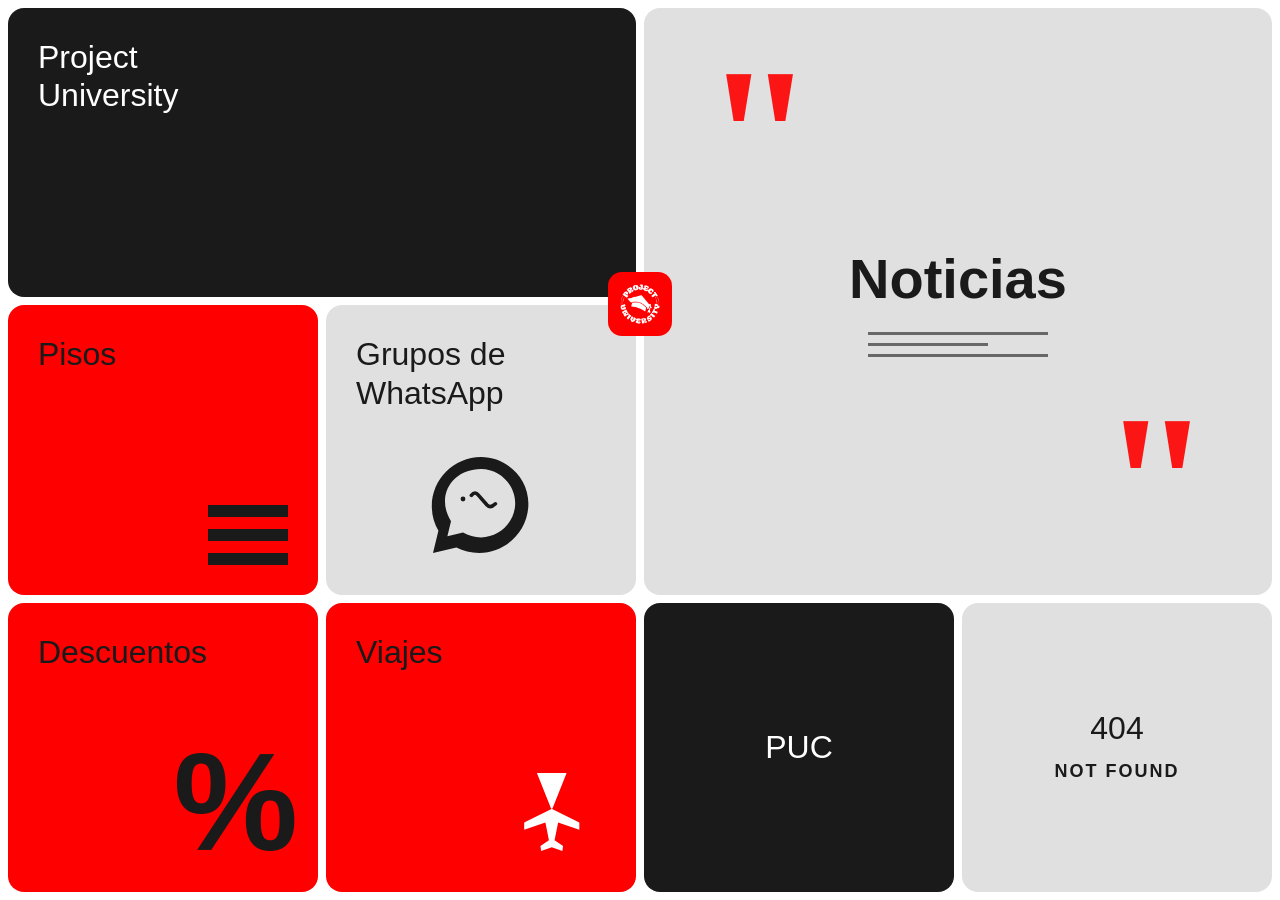
==== index.html @ 71bf40f8 "Update" ====
<!DOCTYPE html>
<html lang="es">
<head>
    <meta charset="UTF-8">
    <meta name="viewport" content="width=device-width, initial-scale=1.0">
    <title>Jeffrey - Portal Universitario</title>
    <link rel="stylesheet" href="styles.css">
</head>
<body>
    <div class="grid-container">
        <!-- Fila 1: dos secciones grandes -->
        <div class="grid-item black-box project-university" data-section="project-university">
            <h2>Project<br>University</h2>
        </div>

        <div class="grid-item gray-box noticias" data-section="noticias">
            <div class="noticias-content">
                <div class="quote-marks">
                    <span class="quote-left">"</span>
                    <span class="quote-right">"</span>
                </div>
                <h2>Noticias</h2>
                <div class="news-lines">
                    <div class="news-line"></div>
                    <div class="news-line short"></div>
                    <div class="news-line"></div>
                </div>
            </div>
        </div>

        <!-- Fila 2: cuatro secciones pequeñas -->
        <div class="grid-item red-box pisos" data-section="pisos">
            <h2>Pisos</h2>
            <div class="icon-pisos">
                <div class="line"></div>
                <div class="line"></div>
                <div class="line"></div>
            </div>
        </div>

        <div class="grid-item gray-box whatsapp" data-section="whatsapp">
            <h2>Grupos de<br>WhatsApp</h2>
            <svg class="icon-whatsapp" viewBox="0 0 100 100" xmlns="http://www.w3.org/2000/svg">
                <path d="M50 10 C 27.5 10 9 28.5 9 51 C 9 58.5 11 65.5 14.5 71.5 L 10 90 L 29.5 85.5 C 35 88.5 41.5 90 48.5 90 C 71 90 89.5 71.5 89.5 49 C 89.5 27 71 10 50 10 Z M 50 20 C 65.5 20 78.5 33 78.5 48.5 C 78.5 64 65.5 77 50 77 C 44.5 77 39.5 75.5 35 73 L 22 76 L 25 63.5 C 22 58.5 20 53 20 47 C 20 31.5 33 20 50 20 Z" fill="currentColor"/>
                <circle cx="35" cy="45" r="2" fill="currentColor"/>
                <path d="M 42 42 Q 45 38 48 42 L 55 50 Q 58 53 62 49" stroke="currentColor" stroke-width="3" fill="none" stroke-linecap="round"/>
            </svg>
        </div>

        <div class="grid-item red-box descuentos" data-section="descuentos">
            <h2>Descuentos</h2>
            <div class="percent-icon">%</div>
        </div>

        <div class="grid-item red-box viajes" data-section="viajes">
            <h2>Viajes</h2>
            <svg class="icon-plane" viewBox="0 0 100 100" xmlns="http://www.w3.org/2000/svg">
                <path d="M 85 30 L 50 45 L 20 35 L 15 40 L 35 50 L 25 65 L 15 63 L 12 67 L 22 72 L 27 82 L 31 79 L 29 69 L 44 59 L 54 79 L 59 74 L 49 44 L 64 9 Z" fill="white"/>
            </svg>
        </div>

        <!-- Fila 3: dos secciones grandes -->
        <div class="grid-item black-box puc" data-section="puc">
            <h2 class="puc-text">PUC</h2>
        </div>

        <div class="grid-item gray-box not-found" data-section="404">
            <h2 class="not-found-text">404<br><span>NOT FOUND</span></h2>
        </div>
    </div>

    <div class="logo-badge">
        <img src="logo.PNG" alt="Logo">
    </div>

    <script src="script.js"></script>
</body>
</html>
---- styles.css ----
* {
    margin: 0;
    padding: 0;
    box-sizing: border-box;
}

body {
    font-family: -apple-system, BlinkMacSystemFont, 'Segoe UI', Roboto, 'Helvetica Neue', Arial, sans-serif;
    background-color: #ffffff;
    padding: 0;
    margin: 0;
    min-height: 100vh;
    display: flex;
    justify-content: center;
    align-items: center;
}

.grid-container {
    display: grid;
    grid-template-columns: 1fr 1fr 1fr 1fr;
    grid-template-rows: 1fr 1fr 1fr;
    gap: 8px;
    width: 100%;
    height: 100vh;
    padding: 8px;
}

.grid-item {
    padding: 30px;
    display: flex;
    flex-direction: column;
    justify-content: flex-start;
    align-items: flex-start;
    position: relative;
    overflow: hidden;
    cursor: pointer;
    transition: transform 0.3s ease, box-shadow 0.3s ease;
    border-radius: 16px;
}

.grid-item:hover {
    transform: scale(1.02);
}

.grid-item h2 {
    font-size: 32px;
    font-weight: 500;
    z-index: 1;
    line-height: 1.2;
}

/* Colores de las cajas */
.black-box {
    background-color: #1a1a1a;
    color: #ffffff;
}

.red-box {
    background-color: #ff0000;
    color: #1a1a1a;
}

.gray-box {
    background-color: #e0e0e0;
    color: #1a1a1a;
}

/* Layout del grid
   Col:  1       2       3       4
   Row1: [  project-university  ] [   noticias (tall)   ]
   Row2: [pisos] [whatsapp]        [descuentos] [viajes]
   Row3: [ puc ] [     not-found             ]
*/

.project-university {
    grid-column: 1 / 3;
    grid-row: 1 / 2;
}

.noticias {
    grid-column: 3 / 5;
    grid-row: 1 / 3;
    justify-content: center;
    align-items: center;
}

.pisos {
    grid-column: 1 / 2;
    grid-row: 2 / 3;
}

.whatsapp {
    grid-column: 2 / 3;
    grid-row: 2 / 3;
}

.descuentos {
    grid-column: 1 / 2;
    grid-row: 3 / 4;
}

.viajes {
    grid-column: 2 / 3;
    grid-row: 3 / 4;
}

.puc {
    grid-column: 3 / 4;
    grid-row: 3 / 4;
    justify-content: center;
    align-items: center;
}

.not-found {
    grid-column: 4 / 5;
    grid-row: 3 / 4;
    justify-content: center;
    align-items: center;
}

/* Iconos y elementos específicos */
.icon-pisos {
    position: absolute;
    bottom: 30px;
    right: 30px;
    display: flex;
    flex-direction: column;
    gap: 12px;
}

.icon-pisos .line {
    width: 80px;
    height: 12px;
    background-color: #1a1a1a;
}

.icon-whatsapp {
    position: absolute;
    bottom: 30px;
    left: 50%;
    transform: translateX(-50%);
    width: 120px;
    height: 120px;
    color: #1a1a1a;
}

.noticias {
    position: relative;
}

.noticias-content {
    width: 100%;
    height: 100%;
    display: flex;
    flex-direction: column;
    justify-content: center;
    align-items: center;
    position: relative;
}

.quote-marks {
    position: absolute;
    width: 100%;
    height: 100%;
    top: 0;
    left: 0;
}

.quote-left {
    position: absolute;
    top: 20px;
    left: 30px;
    font-size: 200px;
    color: #ff0000;
    font-weight: bold;
    line-height: 0.8;
    font-family: Georgia, serif;
    opacity: 0.9;
}

.quote-right {
    position: absolute;
    bottom: 0px;
    right: 30px;
    font-size: 200px;
    color: #ff0000;
    font-weight: bold;
    line-height: 0.8;
    font-family: Georgia, serif;
    opacity: 0.9;
}

.noticias h2 {
    font-size: 56px;
    font-weight: 600;
    z-index: 2;
    margin-bottom: 20px;
}

.news-lines {
    display: flex;
    flex-direction: column;
    gap: 8px;
    z-index: 2;
    opacity: 0.6;
}

.news-line {
    height: 3px;
    background-color: #1a1a1a;
    width: 180px;
}

.news-line.short {
    width: 120px;
}

.puc-text {
    font-size: 120px;
    font-weight: 600;
}

.percent-icon {
    position: absolute;
    bottom: 20px;
    right: 20px;
    font-size: 140px;
    font-weight: bold;
    color: #1a1a1a;
    line-height: 1;
}

.icon-plane {
    position: absolute;
    bottom: 30px;
    right: 30px;
    width: 100px;
    height: 100px;
    transform: rotate(-45deg);
}

.not-found-text {
    font-size: 60px;
    font-weight: 700;
    line-height: 1;
    text-align: center;
}

.not-found-text span {
    font-size: 18px;
    font-weight: 600;
    letter-spacing: 2px;
}

/* Logo badge — posicionado en el cruce real de gaps:
   col 2/3 = left 50%, row 1/2 = top 33.3% */
.logo-badge {
    position: fixed;
    top: calc(33.333% + 4px);
    left: 50%;
    transform: translate(-50%, -50%);
    width: 64px;
    height: 64px;
    background-color: #ff0000;
    border-radius: 14px;
    display: flex;
    justify-content: center;
    align-items: center;
    z-index: 10;
    pointer-events: none;
}

.logo-badge img {
    width: 42px;
    height: 42px;
    object-fit: contain;
    filter: brightness(0) invert(1);
}

/* Responsive - Mobile */
@media (max-width: 768px) {
    .logo-badge {
        display: none;
    }

    body {
        padding: 0;
    }

    .grid-container {
        grid-template-columns: repeat(2, 1fr);
        grid-template-rows: auto;
        height: auto;
        min-height: 100vh;
        gap: 4px;
        padding: 4px;
    }

    .grid-item {
        padding: 20px;
        min-height: 0;
    }

    .grid-item h2 {
        font-size: 20px;
    }

    .project-university {
        grid-column: 1 / 3;
        grid-row: 1 / 2;
        min-height: 18vh;
    }

    .noticias {
        grid-column: 1 / 3;
        grid-row: 2 / 3;
        min-height: 25vh;
    }

    .pisos {
        grid-column: 1 / 2;
        grid-row: 3 / 4;
        min-height: 15vh;
    }

    .whatsapp {
        grid-column: 2 / 3;
        grid-row: 3 / 4;
        min-height: 15vh;
    }

    .descuentos {
        grid-column: 1 / 2;
        grid-row: 4 / 5;
        min-height: 15vh;
    }

    .viajes {
        grid-column: 2 / 3;
        grid-row: 4 / 5;
        min-height: 15vh;
    }

    .puc {
        grid-column: 1 / 2;
        grid-row: 5 / 6;
        min-height: 18vh;
    }

    .not-found {
        grid-column: 2 / 3;
        grid-row: 5 / 6;
        min-height: 18vh;
    }

    .icon-pisos {
        bottom: 15px;
        right: 15px;
    }

    .icon-pisos .line {
        width: 50px;
        height: 8px;
    }

    .icon-whatsapp {
        width: 60px;
        height: 60px;
        bottom: 15px;
    }

    .quote-left {
        font-size: 120px;
        top: 10px;
        left: 15px;
    }

    .quote-right {
        font-size: 120px;
        bottom: -10px;
        right: 15px;
    }

    .noticias h2 {
        font-size: 32px;
        margin-bottom: 12px;
    }

    .news-lines {
        gap: 6px;
    }

    .news-line {
        height: 2px;
        width: 100px;
    }

    .news-line.short {
        width: 60px;
    }

    .puc-text {
        font-size: 60px;
    }

    .percent-icon {
        font-size: 80px;
        bottom: 10px;
        right: 10px;
    }

    .icon-plane {
        width: 60px;
        height: 60px;
        bottom: 15px;
        right: 15px;
    }

    .not-found-text {
        font-size: 40px;
    }

    .not-found-text span {
        font-size: 12px;
    }
}

/* Animaciones */
@keyframes fadeIn {
    from {
        opacity: 0;
        transform: scale(0.95);
    }
    to {
        opacity: 1;
        transform: scale(1);
    }
}

.grid-item {
    animation: fadeIn 0.4s ease forwards;
}

.grid-item:nth-child(1) { animation-delay: 0.05s; }
.grid-item:nth-child(2) { animation-delay: 0.1s; }
.grid-item:nth-child(3) { animation-delay: 0.15s; }
.grid-item:nth-child(4) { animation-delay: 0.2s; }
.grid-item:nth-child(5) { animation-delay: 0.25s; }
.grid-item:nth-child(6) { animation-delay: 0.3s; }
.grid-item:nth-child(7) { animation-delay: 0.35s; }
.grid-item:nth-child(8) { animation-delay: 0.4s; }
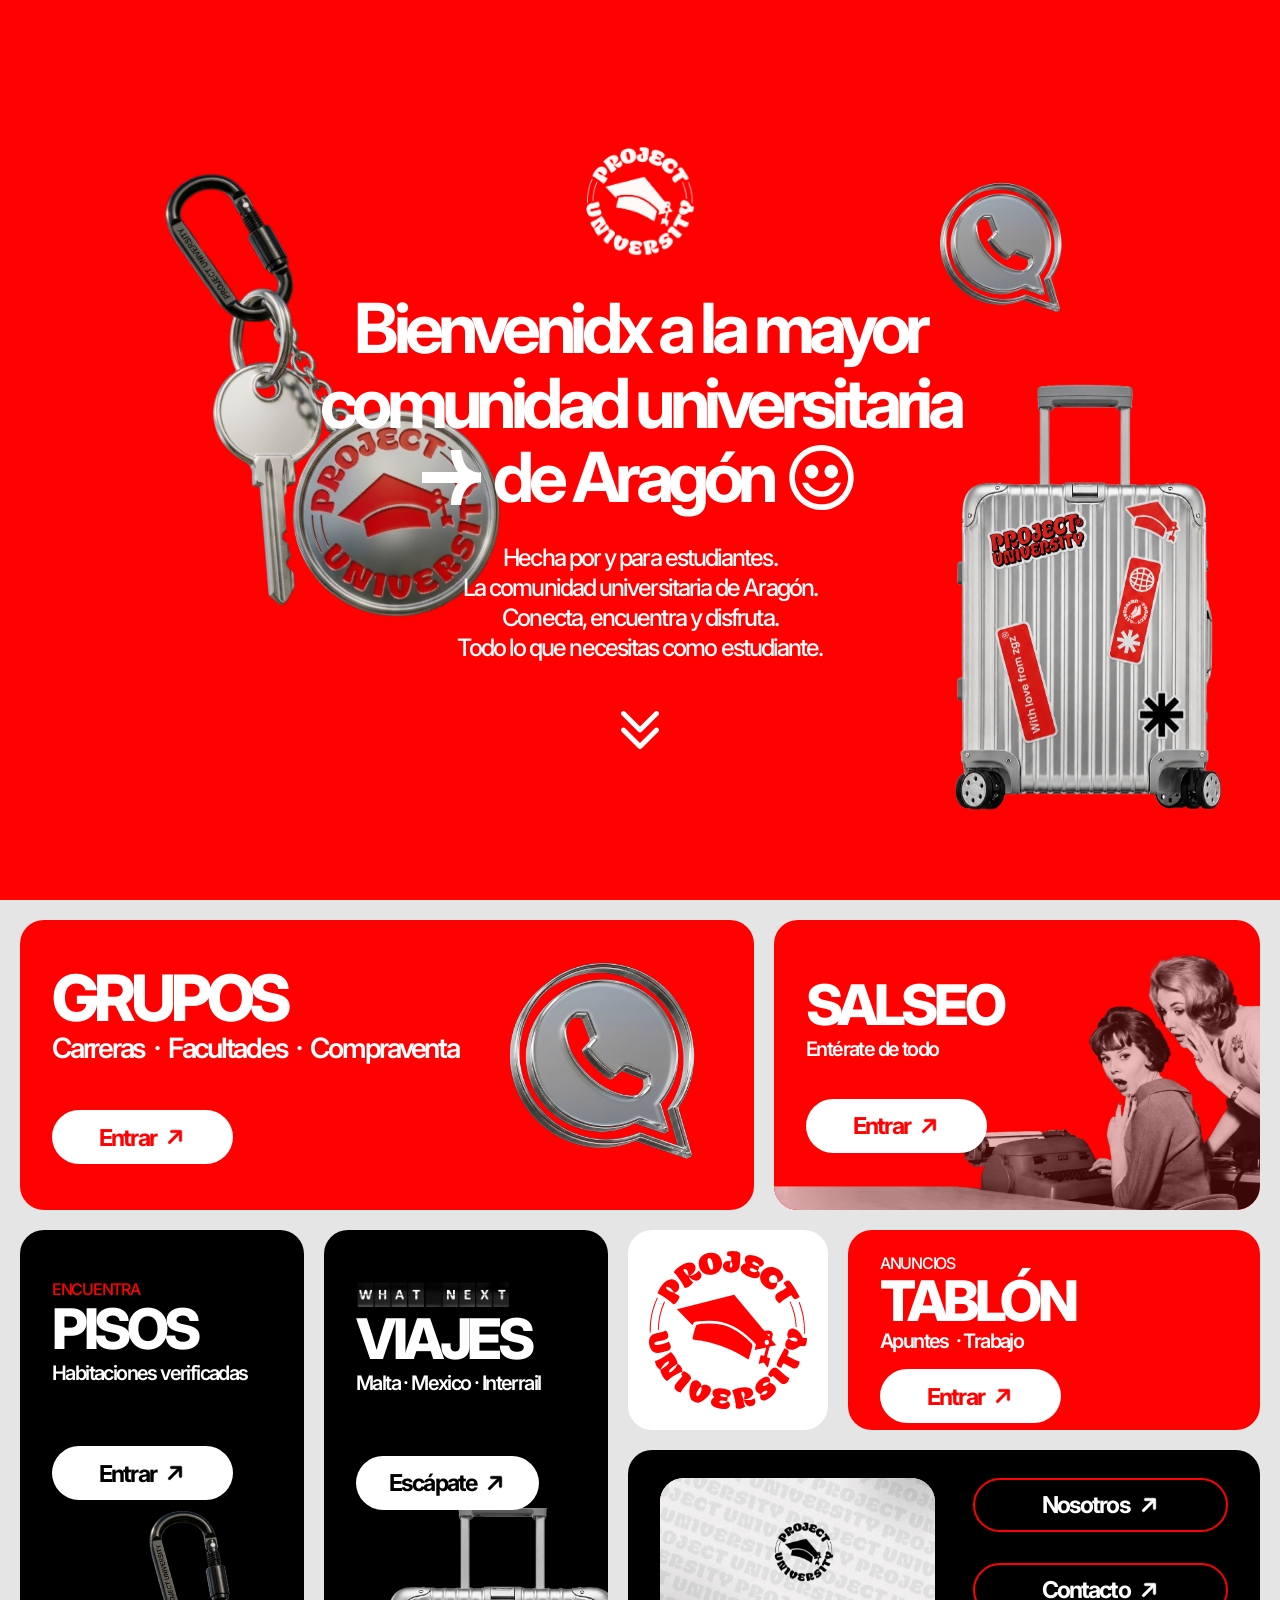
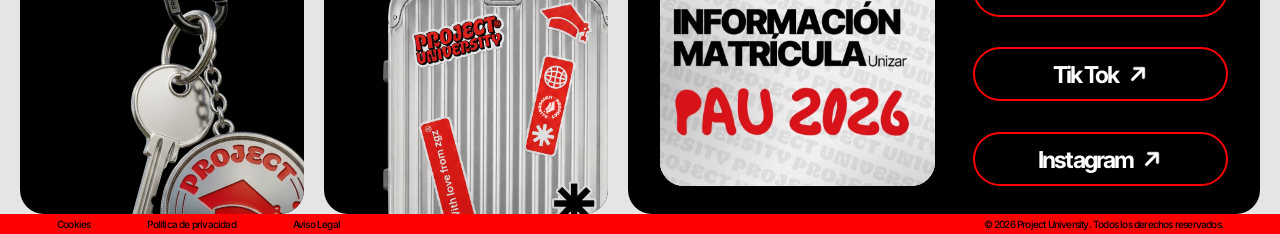
==== commit 76e0e110: "Update" ====
--- a/index.html
+++ b/index.html
@@ -3,75 +3,153 @@
 <head>
     <meta charset="UTF-8">
     <meta name="viewport" content="width=device-width, initial-scale=1.0">
-    <title>Jeffrey - Portal Universitario</title>
+    <title>Project University</title>
+    <link rel="preconnect" href="https://fonts.googleapis.com">
+    <link rel="preconnect" href="https://fonts.gstatic.com" crossorigin>
+    <link href="https://fonts.googleapis.com/css2?family=Inter:wght@500;600;700;800&display=swap" rel="stylesheet">
     <link rel="stylesheet" href="styles.css">
 </head>
 <body>
-    <div class="grid-container">
-        <!-- Fila 1: dos secciones grandes -->
-        <div class="grid-item black-box project-university" data-section="project-university">
-            <h2>Project<br>University</h2>
-        </div>
+    <main class="page">
+        <header class="hero">
+            <img class="hero-logo" src="assets/logo-white.png" alt="Project University" width="116" height="116">
 
-        <div class="grid-item gray-box noticias" data-section="noticias">
-            <div class="noticias-content">
-                <div class="quote-marks">
-                    <span class="quote-left">"</span>
-                    <span class="quote-right">"</span>
-                </div>
-                <h2>Noticias</h2>
-                <div class="news-lines">
-                    <div class="news-line"></div>
-                    <div class="news-line short"></div>
-                    <div class="news-line"></div>
+            <h1 class="hero-title">
+                Bienvenidx a la <br class="br-narrow">mayor <br class="br-wide">comunidad universitaria
+                <span class="hero-last">
+                    <img class="hero-flecha" src="assets/hero-flecha.svg" alt="" width="67" height="62">
+                    de Aragón
+                    <img class="hero-smiley" src="assets/hero-smiley.svg" alt="" width="83" height="73">
+                </span>
+            </h1>
+
+            <p class="hero-lead">
+                Hecha por y para estudiantes.<br>
+                La comunidad universitaria de Aragón.<br>
+                Conecta, encuentra y disfruta.<br>
+                Todo lo que necesitas como estudiante.
+            </p>
+
+            <a class="hero-scroll" href="#bento" aria-label="Ir al contenido">
+                <img src="assets/hero-chevron.svg" alt="" width="38" height="38">
+            </a>
+
+            <img class="hero-deco hero-keys" src="assets/hero-keys.png" alt="">
+            <img class="hero-deco hero-wa" src="assets/hero-whatsapp.png" alt="">
+            <img class="hero-deco hero-bag" src="assets/maleta.png" alt="">
+        </header>
+
+        <div class="bento" id="bento">
+            <div class="fila-01">
+                <article class="card card-grupos" data-section="grupos">
+                    <div class="card-copy">
+                        <h2>GRUPOS</h2>
+                        <p class="subtitle">Carreras&nbsp;&nbsp;·&nbsp;&nbsp;Facultades&nbsp;&nbsp;·&nbsp;&nbsp;Compraventa</p>
+                        <a class="btn btn-on-red" href="#grupos">
+                            Entrar
+                            <img src="assets/arrow-red.svg" alt="" width="22" height="22">
+                        </a>
+                    </div>
+                    <img class="art art-whatsapp" src="assets/whatsapp.png" alt="">
+                </article>
+
+                <article class="card card-salseo" data-section="salseo">
+                    <div class="card-copy">
+                        <h2>SALSEO</h2>
+                        <p class="subtitle">Entérate de todo</p>
+                        <a class="btn btn-on-red" href="#salseo">
+                            Entrar
+                            <img src="assets/arrow-red.svg" alt="" width="22" height="22">
+                        </a>
+                    </div>
+                </article>
+            </div>
+
+            <div class="fila-02">
+                <article class="card card-pisos" data-section="pisos">
+                    <div class="card-copy">
+                        <p class="eyebrow">ENCUENTRA</p>
+                        <h2>PISOS</h2>
+                        <p class="subtitle">Habitaciones verificadas</p>
+                        <a class="btn btn-on-black" href="#pisos">
+                            Entrar
+                            <img src="assets/arrow-black.svg" alt="" width="22" height="22">
+                        </a>
+                    </div>
+                    <img class="art art-llaves" src="assets/llaves.png" alt="">
+                </article>
+
+                <article class="card card-viajes" data-section="viajes">
+                    <div class="card-copy">
+                        <div class="what-next" aria-hidden="true">
+                            <img src="assets/what-next.png" alt="">
+                        </div>
+                        <h2>VIAJES</h2>
+                        <p class="subtitle">Malta · Mexico · Interrail</p>
+                        <a class="btn btn-on-black" href="#viajes">
+                            Escápate
+                            <img src="assets/arrow-black.svg" alt="" width="22" height="22">
+                        </a>
+                    </div>
+                    <img class="art art-maleta" src="assets/maleta.png" alt="">
+                </article>
+
+                <div class="col-derecha">
+                    <div class="superior">
+                        <article class="card card-logo" data-section="home" aria-label="Project University">
+                            <img src="assets/logo-project.svg" alt="Project University">
+                        </article>
+
+                        <article class="card card-tablon" data-section="tablon">
+                            <div class="card-copy">
+                                <p class="eyebrow">ANUNCIOS</p>
+                                <h2>TABLÓN</h2>
+                                <p class="subtitle">Apuntes&nbsp;&nbsp;·&nbsp;Trabajo</p>
+                            </div>
+                            <a class="btn btn-on-red" href="#tablon">
+                                Entrar
+                                <img src="assets/arrow-red.svg" alt="" width="22" height="22">
+                            </a>
+                            <img class="art art-notas" src="assets/tablon-notas.png" alt="">
+                        </article>
+                    </div>
+
+                    <article class="card card-multi" data-section="multifuncion">
+                        <div class="multi-poster">
+                            <img src="assets/matricula.png" alt="Información matrícula Unizar PAU 2026">
+                        </div>
+                        <div class="multi-actions">
+                            <a class="btn btn-outline" href="#nosotros">
+                                Nosotros
+                                <img src="assets/arrow-white.svg" alt="" width="22" height="22">
+                            </a>
+                            <a class="btn btn-outline" href="#contacto">
+                                Contacto
+                                <img src="assets/arrow-white.svg" alt="" width="22" height="22">
+                            </a>
+                            <a class="btn btn-outline" href="#tiktok">
+                                Tik Tok
+                                <img src="assets/arrow-white.svg" alt="" width="22" height="22">
+                            </a>
+                            <a class="btn btn-outline" href="#instagram">
+                                Instagram
+                                <img src="assets/arrow-white.svg" alt="" width="22" height="22">
+                            </a>
+                        </div>
+                    </article>
                 </div>
             </div>
         </div>
 
-        <!-- Fila 2: cuatro secciones pequeñas -->
-        <div class="grid-item red-box pisos" data-section="pisos">
-            <h2>Pisos</h2>
-            <div class="icon-pisos">
-                <div class="line"></div>
-                <div class="line"></div>
-                <div class="line"></div>
-            </div>
-        </div>
-
-        <div class="grid-item gray-box whatsapp" data-section="whatsapp">
-            <h2>Grupos de<br>WhatsApp</h2>
-            <svg class="icon-whatsapp" viewBox="0 0 100 100" xmlns="http://www.w3.org/2000/svg">
-                <path d="M50 10 C 27.5 10 9 28.5 9 51 C 9 58.5 11 65.5 14.5 71.5 L 10 90 L 29.5 85.5 C 35 88.5 41.5 90 48.5 90 C 71 90 89.5 71.5 89.5 49 C 89.5 27 71 10 50 10 Z M 50 20 C 65.5 20 78.5 33 78.5 48.5 C 78.5 64 65.5 77 50 77 C 44.5 77 39.5 75.5 35 73 L 22 76 L 25 63.5 C 22 58.5 20 53 20 47 C 20 31.5 33 20 50 20 Z" fill="currentColor"/>
-                <circle cx="35" cy="45" r="2" fill="currentColor"/>
-                <path d="M 42 42 Q 45 38 48 42 L 55 50 Q 58 53 62 49" stroke="currentColor" stroke-width="3" fill="none" stroke-linecap="round"/>
-            </svg>
-        </div>
-
-        <div class="grid-item red-box descuentos" data-section="descuentos">
-            <h2>Descuentos</h2>
-            <div class="percent-icon">%</div>
-        </div>
-
-        <div class="grid-item red-box viajes" data-section="viajes">
-            <h2>Viajes</h2>
-            <svg class="icon-plane" viewBox="0 0 100 100" xmlns="http://www.w3.org/2000/svg">
-                <path d="M 85 30 L 50 45 L 20 35 L 15 40 L 35 50 L 25 65 L 15 63 L 12 67 L 22 72 L 27 82 L 31 79 L 29 69 L 44 59 L 54 79 L 59 74 L 49 44 L 64 9 Z" fill="white"/>
-            </svg>
-        </div>
-
-        <!-- Fila 3: dos secciones grandes -->
-        <div class="grid-item black-box puc" data-section="puc">
-            <h2 class="puc-text">PUC</h2>
-        </div>
-
-        <div class="grid-item gray-box not-found" data-section="404">
-            <h2 class="not-found-text">404<br><span>NOT FOUND</span></h2>
-        </div>
-    </div>
-
-    <div class="logo-badge">
-        <img src="logo.PNG" alt="Logo">
-    </div>
+        <footer class="site-footer">
+            <nav class="footer-links">
+                <a href="#cookies">Cookies</a>
+                <a href="#privacidad">Política de privacidad</a>
+                <a href="#aviso-legal">Aviso Legal</a>
+            </nav>
+            <p>© 2026 Project University. Todos los derechos reservados.</p>
+        </footer>
+    </main>
 
     <script src="script.js"></script>
 </body>
--- a/styles.css
+++ b/styles.css
@@ -1,451 +1,1153 @@
+:root {
+    --red: #ff0100;
+    --black: #000000;
+    --white: #ffffff;
+    --bg: #e5e5e5;
+    --radius: 24px;
+    --gap: 20px;
+    --pad: 20px;
+    --font: "Inter", sans-serif;
+}
+
 * {
     margin: 0;
     padding: 0;
     box-sizing: border-box;
 }
 
+html {
+    scroll-behavior: smooth;
+}
+
+html,
 body {
-    font-family: -apple-system, BlinkMacSystemFont, 'Segoe UI', Roboto, 'Helvetica Neue', Arial, sans-serif;
-    background-color: #ffffff;
-    padding: 0;
-    margin: 0;
+    min-height: 100%;
+}
+
+body {
+    font-family: var(--font);
+    background: var(--bg);
+    color: var(--black);
+    -webkit-font-smoothing: antialiased;
+}
+
+img,
+svg,
+picture,
+video,
+canvas {
+    -webkit-user-drag: none;
+    user-select: none;
+    -webkit-user-select: none;
+    -webkit-touch-callout: none;
+}
+
+img {
+    display: block;
+    max-width: 100%;
+}
+
+a {
+    color: inherit;
+    text-decoration: none;
+}
+
+.page {
     min-height: 100vh;
-    display: flex;
+    min-height: 100dvh;
+    display: flex;
+    flex-direction: column;
+    background: var(--bg);
+}
+
+.hero {
+    position: relative;
+    min-height: 100vh;
+    min-height: 100dvh;
+    background: var(--red);
+    color: var(--white);
+    display: flex;
+    flex-direction: column;
+    align-items: center;
     justify-content: center;
+    text-align: center;
+    overflow: hidden;
+    padding: 48px 24px 56px;
+}
+
+.hero-logo {
+    width: 116px;
+    height: 116px;
+    object-fit: contain;
+    margin-bottom: 32px;
+    position: relative;
+    z-index: 2;
+}
+
+.hero-title {
+    position: relative;
+    z-index: 2;
+    width: 100%;
+    font-size: clamp(42px, 5.4vw, 78px);
+    font-weight: 700;
+    letter-spacing: -0.08em;
+    line-height: 1.078;
+    max-width: 1201px;
+}
+
+.br-narrow {
+    display: none;
+}
+
+.hero-last {
+    display: flex;
     align-items: center;
-}
-
-.grid-container {
-    display: grid;
-    grid-template-columns: 1fr 1fr 1fr 1fr;
-    grid-template-rows: 1fr 1fr 1fr;
-    gap: 8px;
+    justify-content: center;
+    gap: 0.18em;
+    white-space: nowrap;
+}
+
+.hero-flecha {
+    width: 0.86em;
+    height: 0.8em;
+    flex-shrink: 0;
+}
+
+.hero-smiley {
+    width: 1.06em;
+    height: 0.94em;
+    flex-shrink: 0;
+}
+
+.hero-lead {
+    position: relative;
+    z-index: 2;
+    margin-top: 28px;
+    font-size: 24px;
+    font-weight: 500;
+    letter-spacing: -0.08em;
+    line-height: 1.25;
+    max-width: 559px;
+}
+
+.hero-scroll {
+    position: relative;
+    z-index: 2;
+    margin-top: 48px;
+    width: 38px;
+    height: 38px;
+    animation: hero-bounce 1.8s ease-in-out infinite;
+}
+
+.hero-scroll img {
+    width: 38px;
+    height: 38px;
+}
+
+@keyframes hero-bounce {
+    0%,
+    100% { transform: translateY(0); }
+    50% { transform: translateY(8px); }
+}
+
+.hero-deco {
+    position: absolute;
+    pointer-events: none;
+    z-index: 1;
+    will-change: transform;
+}
+
+.hero-keys {
+    left: 2%;
+    top: 18%;
+    width: min(28vw, 380px);
+    transform-origin: 32% 10%;
+    transform: rotate(-31.3deg);
+    animation: hero-keys-move 2.8s ease-in-out infinite alternate;
+}
+
+.hero-wa {
+    right: 14%;
+    top: 16%;
+    width: min(16vw, 228px);
+    transform-origin: center center;
+    animation: hero-wa-move 2.4s ease-in-out 0.35s infinite alternate;
+}
+
+.hero-bag {
+    right: 4%;
+    top: 42%;
+    width: min(22vw, 320px);
+    object-fit: contain;
+    transform-origin: 50% 80%;
+    animation: hero-bag-move 3.2s ease-in-out 0.7s infinite alternate;
+}
+
+@keyframes hero-keys-move {
+    from { transform: rotate(-31.3deg) translate(0, 0); }
+    to { transform: rotate(-38.8deg) translate(-3.24%, -16.29%); }
+}
+
+@keyframes hero-wa-move {
+    from { transform: scale(1) translate(0, 0); }
+    to { transform: scale(1.094) translate(-1%, 10%); }
+}
+
+@keyframes hero-bag-move {
+    from { transform: rotate(0deg) translate(0, 0); }
+    to { transform: rotate(2.89deg) translate(0, 8%); }
+}
+
+@media (prefers-reduced-motion: reduce) {
+    .hero-deco,
+    .hero-scroll {
+        animation: none;
+    }
+}
+
+.bento {
+    flex: 1;
     width: 100%;
-    height: 100vh;
-    padding: 8px;
-}
-
-.grid-item {
-    padding: 30px;
+    min-height: 100vh;
+    min-height: 100dvh;
+    padding: var(--pad) var(--pad) 0;
     display: flex;
     flex-direction: column;
-    justify-content: flex-start;
-    align-items: flex-start;
+    gap: var(--gap);
+    background: var(--bg);
+}
+
+.fila-01,
+.fila-02,
+.col-derecha,
+.superior {
+    display: flex;
+    gap: var(--gap);
+}
+
+.fila-01 {
+    height: 290px;
+    flex-shrink: 0;
+}
+
+.fila-02 {
+    flex: 1;
+    min-height: 0;
+    align-items: stretch;
+}
+
+.col-derecha {
+    flex: 1;
+    flex-direction: column;
+    min-width: 0;
+}
+
+.superior {
+    height: 200px;
+    flex-shrink: 0;
+    min-width: 0;
+}
+
+.card {
     position: relative;
     overflow: hidden;
+    border-radius: var(--radius);
     cursor: pointer;
-    transition: transform 0.3s ease, box-shadow 0.3s ease;
-    border-radius: 16px;
-}
-
-.grid-item:hover {
-    transform: scale(1.02);
-}
-
-.grid-item h2 {
-    font-size: 32px;
+}
+
+.card-copy {
+    position: relative;
+    z-index: 2;
+    display: flex;
+    flex-direction: column;
+    align-items: flex-start;
+}
+
+.card h2 {
+    font-weight: 800;
+    line-height: 1;
+    letter-spacing: -0.08em;
+}
+
+.subtitle {
+    font-weight: 600;
+    letter-spacing: -0.08em;
+    line-height: 1.2;
+}
+
+.eyebrow {
     font-weight: 500;
+    letter-spacing: -0.08em;
+    line-height: 1.2;
+}
+
+.btn {
+    display: inline-flex;
+    align-items: center;
+    justify-content: center;
+    gap: 8px;
+    height: 54px;
+    min-width: 181px;
+    padding: 8px 31px;
+    border-radius: 32px;
+    font-family: inherit;
+    font-size: 23.25px;
+    font-weight: 700;
+    letter-spacing: -0.08em;
+    line-height: 1;
+    white-space: nowrap;
+    border: 2px solid transparent;
+    transition: transform 0.2s ease, background-color 0.2s ease, color 0.2s ease;
+}
+
+.btn img {
+    width: 22px;
+    height: 22px;
+    transform: rotate(180deg);
+    flex-shrink: 0;
+}
+
+.btn:hover {
+    transform: scale(1.03);
+}
+
+.btn-on-red {
+    background: var(--white);
+    color: var(--red);
+}
+
+.btn-on-black {
+    background: var(--white);
+    color: var(--black);
+}
+
+.btn-outline {
+    background: transparent;
+    color: var(--white);
+    border-color: var(--red);
+    width: 100%;
+    min-width: 0;
+}
+
+.btn-outline:hover {
+    background: var(--red);
+}
+
+.art {
+    position: absolute;
+    pointer-events: none;
     z-index: 1;
-    line-height: 1.2;
-}
-
-/* Colores de las cajas */
-.black-box {
-    background-color: #1a1a1a;
-    color: #ffffff;
-}
-
-.red-box {
-    background-color: #ff0000;
-    color: #1a1a1a;
-}
-
-.gray-box {
-    background-color: #e0e0e0;
-    color: #1a1a1a;
-}
-
-/* Layout del grid
-   Col:  1       2       3       4
-   Row1: [  project-university  ] [   noticias (tall)   ]
-   Row2: [pisos] [whatsapp]        [descuentos] [viajes]
-   Row3: [ puc ] [     not-found             ]
-*/
-
-.project-university {
-    grid-column: 1 / 3;
-    grid-row: 1 / 2;
-}
-
-.noticias {
-    grid-column: 3 / 5;
-    grid-row: 1 / 3;
+}
+
+/* GRUPOS */
+.card-grupos {
+    flex: 1.59;
+    min-width: 0;
+    background: var(--red);
+    color: var(--white);
+    padding: 40px 34px 40px 32px;
+    display: flex;
+    align-items: center;
+}
+
+.card-grupos h2 {
+    font-size: 64px;
+}
+
+.card-grupos .subtitle {
+    font-size: 28px;
+    margin-top: 2px;
+}
+
+.card-grupos .btn {
+    margin-top: 45px;
+}
+
+.art-whatsapp {
+    width: 311px;
+    height: 311px;
+    right: 0;
+    top: -16px;
+    object-fit: cover;
+}
+
+/* SALSEO */
+.card-salseo {
+    flex: 1;
+    min-width: 0;
+    color: var(--white);
+    padding: 40px 34px 40px 32px;
+    display: flex;
+    align-items: center;
+    background: var(--red);
+}
+
+.card-salseo::before {
+    content: "";
+    position: absolute;
+    inset: 0;
+    background: url("assets/salseo.jpg") center / cover no-repeat;
+    opacity: 0.8;
+    border-radius: inherit;
+}
+
+.card-salseo h2 {
+    font-size: 56px;
+}
+
+.card-salseo .subtitle {
+    font-size: 20px;
+    margin-top: 4px;
+}
+
+.card-salseo .btn {
+    margin-top: 38px;
+}
+
+/* PISOS */
+.card-pisos {
+    width: 20.3%;
+    max-width: 284px;
+    min-width: 220px;
+    flex: 0 1 284px;
+    background: var(--black);
+    color: var(--white);
+    padding: 50px 32px 0;
+}
+
+.card-pisos .eyebrow {
+    color: var(--red);
+    font-size: 16px;
+}
+
+.card-pisos h2 {
+    font-size: 56px;
+    margin-top: 2px;
+}
+
+.card-pisos .subtitle {
+    font-size: 20px;
+    margin-top: 4px;
+}
+
+.card-pisos .btn {
+    margin-top: 61px;
+}
+
+.art-llaves {
+    width: 281px;
+    height: 499px;
+    left: 9px;
+    top: 243px;
+    object-fit: cover;
+    transform: rotate(-11.4deg);
+    transform-origin: center top;
+}
+
+/* VIAJES */
+.card-viajes {
+    width: 20.3%;
+    max-width: 284px;
+    min-width: 220px;
+    flex: 0 1 284px;
+    background: var(--black);
+    color: var(--white);
+    padding: 50px 32px 0;
+}
+
+.what-next {
+    width: 153px;
+    height: 29px;
+    overflow: hidden;
+    position: relative;
+}
+
+.what-next img {
+    position: absolute;
+    height: 411.51%;
+    width: 136.44%;
+    left: -19.26%;
+    top: -146.22%;
+    max-width: none;
+    object-fit: cover;
+}
+
+.card-viajes h2 {
+    font-size: 56px;
+    margin-top: 2px;
+}
+
+.card-viajes .subtitle {
+    font-size: 20px;
+    margin-top: 4px;
+}
+
+.card-viajes .btn {
+    margin-top: 61px;
+}
+
+.art-maleta {
+    width: 263px;
+    height: 314px;
+    left: 50%;
+    bottom: -8px;
+    transform: translateX(-35%);
+    object-fit: cover;
+    object-position: 70% 20%;
+}
+
+/* LOGO */
+.card-logo {
+    width: 200px;
+    height: 200px;
+    flex-shrink: 0;
+    background: var(--white);
+    display: flex;
+    align-items: center;
     justify-content: center;
+    padding: 20px;
+    cursor: default;
+}
+
+.card-logo img {
+    width: 158px;
+    height: 158px;
+}
+
+/* TABLÓN */
+.card-tablon {
+    flex: 1;
+    min-width: 0;
+    background: var(--red);
+    color: var(--white);
+    padding: 24px 32px;
+    display: flex;
     align-items: center;
-}
-
-.pisos {
-    grid-column: 1 / 2;
-    grid-row: 2 / 3;
-}
-
-.whatsapp {
-    grid-column: 2 / 3;
-    grid-row: 2 / 3;
-}
-
-.descuentos {
-    grid-column: 1 / 2;
-    grid-row: 3 / 4;
-}
-
-.viajes {
-    grid-column: 2 / 3;
-    grid-row: 3 / 4;
-}
-
-.puc {
-    grid-column: 3 / 4;
-    grid-row: 3 / 4;
-    justify-content: center;
+    justify-content: space-between;
+    flex-wrap: wrap;
+    gap: 16px 24px;
+}
+
+.card-tablon .btn {
+    flex-shrink: 0;
+}
+
+.card-tablon .eyebrow {
+    font-size: 16px;
+}
+
+.card-tablon h2 {
+    font-size: 56px;
+}
+
+.card-tablon .subtitle {
+    font-size: 20px;
+}
+
+.card-tablon .art-notas {
+    display: none;
+}
+
+/* MULTIFUNCIÓN */
+.card-multi {
+    flex: 1;
+    min-width: 0;
+    background: var(--black);
+    padding: 28px 32px;
+    display: flex;
     align-items: center;
-}
-
-.not-found {
-    grid-column: 4 / 5;
-    grid-row: 3 / 4;
-    justify-content: center;
-    align-items: center;
-}
-
-/* Iconos y elementos específicos */
-.icon-pisos {
-    position: absolute;
-    bottom: 30px;
-    right: 30px;
-    display: flex;
-    flex-direction: column;
-    gap: 12px;
-}
-
-.icon-pisos .line {
-    width: 80px;
-    height: 12px;
-    background-color: #1a1a1a;
-}
-
-.icon-whatsapp {
-    position: absolute;
-    bottom: 30px;
-    left: 50%;
-    transform: translateX(-50%);
-    width: 120px;
-    height: 120px;
-    color: #1a1a1a;
-}
-
-.noticias {
-    position: relative;
-}
-
-.noticias-content {
+    gap: clamp(16px, 3vw, 40px);
+    cursor: default;
+}
+
+.multi-poster {
+    width: min(341px, 48%);
+    height: 100%;
+    max-height: 360px;
+    aspect-ratio: 341 / 360;
+    border-radius: var(--radius);
+    overflow: hidden;
+    flex: 1 1 220px;
+    background: var(--white);
+}
+
+.multi-poster img {
     width: 100%;
-    height: 100%;
+    height: 226%;
+    margin-top: -44%;
+    object-fit: cover;
+    object-position: center 42%;
+}
+
+.multi-actions {
     display: flex;
     flex-direction: column;
     justify-content: center;
+    gap: clamp(12px, 2.4vw, 34px);
+    flex: 1 1 200px;
+    min-width: 0;
+    align-items: stretch;
+}
+
+.multi-actions .btn {
+    width: 100%;
+    max-width: 282px;
+}
+
+/* FOOTER */
+.site-footer {
+    display: flex;
     align-items: center;
-    position: relative;
-}
-
-.quote-marks {
-    position: absolute;
-    width: 100%;
-    height: 100%;
-    top: 0;
-    left: 0;
-}
-
-.quote-left {
-    position: absolute;
-    top: 20px;
-    left: 30px;
-    font-size: 200px;
-    color: #ff0000;
-    font-weight: bold;
-    line-height: 0.8;
-    font-family: Georgia, serif;
-    opacity: 0.9;
-}
-
-.quote-right {
-    position: absolute;
-    bottom: 0px;
-    right: 30px;
-    font-size: 200px;
-    color: #ff0000;
-    font-weight: bold;
-    line-height: 0.8;
-    font-family: Georgia, serif;
-    opacity: 0.9;
-}
-
-.noticias h2 {
-    font-size: 56px;
-    font-weight: 600;
-    z-index: 2;
-    margin-bottom: 20px;
-}
-
-.news-lines {
-    display: flex;
-    flex-direction: column;
-    gap: 8px;
-    z-index: 2;
-    opacity: 0.6;
-}
-
-.news-line {
-    height: 3px;
-    background-color: #1a1a1a;
-    width: 180px;
-}
-
-.news-line.short {
-    width: 120px;
-}
-
-.puc-text {
-    font-size: 120px;
-    font-weight: 600;
-}
-
-.percent-icon {
-    position: absolute;
-    bottom: 20px;
-    right: 20px;
-    font-size: 140px;
-    font-weight: bold;
-    color: #1a1a1a;
-    line-height: 1;
-}
-
-.icon-plane {
-    position: absolute;
-    bottom: 30px;
-    right: 30px;
-    width: 100px;
-    height: 100px;
-    transform: rotate(-45deg);
-}
-
-.not-found-text {
-    font-size: 60px;
-    font-weight: 700;
-    line-height: 1;
-    text-align: center;
-}
-
-.not-found-text span {
-    font-size: 18px;
-    font-weight: 600;
-    letter-spacing: 2px;
-}
-
-/* Logo badge — posicionado en el cruce real de gaps:
-   col 2/3 = left 50%, row 1/2 = top 33.3% */
-.logo-badge {
-    position: fixed;
-    top: calc(33.333% + 4px);
-    left: 50%;
-    transform: translate(-50%, -50%);
-    width: 64px;
-    height: 64px;
-    background-color: #ff0000;
-    border-radius: 14px;
-    display: flex;
-    justify-content: center;
+    justify-content: space-between;
+    gap: 24px;
+    height: 20px;
+    padding: 0 57px 0 57px;
+    background: var(--red);
+    color: var(--black);
+    flex-shrink: 0;
+}
+
+.footer-links {
+    display: flex;
+    gap: 57px;
     align-items: center;
-    z-index: 10;
-    pointer-events: none;
-}
-
-.logo-badge img {
-    width: 42px;
-    height: 42px;
-    object-fit: contain;
-    filter: brightness(0) invert(1);
-}
-
-/* Responsive - Mobile */
-@media (max-width: 768px) {
-    .logo-badge {
+}
+
+.site-footer a,
+.site-footer p {
+    font-size: 10px;
+    font-weight: 500;
+    letter-spacing: -0.08em;
+    white-space: nowrap;
+}
+
+.site-footer a:hover {
+    text-decoration: underline;
+}
+
+@media (min-width: 1440px) {
+    .hero-title {
+        font-size: 78px;
+    }
+
+    .card-pisos,
+    .card-viajes {
+        width: 284px;
+        min-width: 284px;
+        max-width: 284px;
+        flex: 0 0 284px;
+    }
+
+    .multi-poster {
+        width: 341px;
+        flex: 0 0 341px;
+        height: 360px;
+    }
+}
+
+/* ========== TABLET ========== */
+@media (max-width: 1139px) {
+    :root {
+        --gap: 15px;
+        --pad: 24px;
+        --radius: 24px;
+    }
+
+    .hero {
+        padding: 98px 24px 80px;
+        justify-content: flex-start;
+    }
+
+    .hero-logo {
+        margin-bottom: 64px;
+    }
+
+    .hero-title {
+        font-size: 71px;
+        letter-spacing: -0.08em;
+    }
+
+    .br-narrow {
+        display: block;
+    }
+
+    .br-wide {
         display: none;
     }
 
-    body {
-        padding: 0;
-    }
-
-    .grid-container {
-        grid-template-columns: repeat(2, 1fr);
-        grid-template-rows: auto;
-        height: auto;
-        min-height: 100vh;
+    .hero-lead {
+        margin-top: 52px;
+        font-size: 22px;
+        max-width: 406px;
+    }
+
+    .hero-scroll {
+        margin-top: 72px;
+    }
+
+    .hero-keys {
+        left: -14%;
+        top: 5%;
+        width: min(48vw, 368px);
+    }
+
+    .hero-wa {
+        right: 7%;
+        left: auto;
+        top: 13%;
+        width: min(26vw, 197px);
+    }
+
+    .hero-bag {
+        right: -8%;
+        left: auto;
+        top: 36%;
+        width: min(40vw, 306px);
+    }
+
+    .fila-01,
+    .fila-02,
+    .col-derecha,
+    .superior {
+        display: contents;
+    }
+
+    .bento {
+        display: grid;
+        grid-template-columns: 270fr 165fr 270fr;
+        grid-template-rows: 241px 259px 154px 257px 194px;
+        grid-template-areas:
+            "grupos grupos grupos"
+            "salseo salseo pisos"
+            "viajes logo   pisos"
+            "viajes tablon tablon"
+            "multi  multi  multi";
+        padding-bottom: 15px;
+    }
+
+    .card-grupos { grid-area: grupos; }
+    .card-salseo { grid-area: salseo; }
+    .card-pisos { grid-area: pisos; width: auto; }
+    .card-viajes { grid-area: viajes; width: auto; }
+    .card-logo { grid-area: logo; width: auto; height: auto; }
+    .card-tablon { grid-area: tablon; }
+    .card-multi { grid-area: multi; }
+
+    .card-grupos,
+    .card-salseo {
+        padding: 40px 34px 40px 32px;
+        flex-direction: column;
+        align-items: flex-start;
+        justify-content: center;
+    }
+
+    .card-grupos h2,
+    .card-salseo h2,
+    .card-tablon h2 {
+        font-size: 56px;
+    }
+
+    .card-grupos .subtitle {
+        font-size: 22px;
+    }
+
+    .card-grupos .btn,
+    .card-salseo .btn,
+    .card-pisos .btn,
+    .card-viajes .btn,
+    .card-tablon .btn {
+        height: 38px;
+        min-width: 134px;
+        width: 134px;
+        padding: 8px 12px;
+        font-size: 18px;
+        margin-top: 32px;
+        border-radius: 47px;
+    }
+
+    .card-grupos .btn {
+        margin-top: 45px;
+    }
+
+    .card-salseo .btn {
+        margin-top: 38px;
+    }
+
+    .btn img {
+        width: 19px;
+        height: 19px;
+    }
+
+    .art-whatsapp {
+        width: 262px;
+        height: 262px;
+        right: -14px;
+        top: -45px;
+    }
+
+    .card-pisos,
+    .card-viajes {
+        padding: 40px 32px 0;
+    }
+
+    .card-pisos .eyebrow,
+    .card-tablon .eyebrow {
+        font-size: 13px;
+    }
+
+    .card-pisos h2,
+    .card-viajes h2 {
+        font-size: 48px;
+    }
+
+    .card-pisos .subtitle,
+    .card-viajes .subtitle,
+    .card-salseo .subtitle,
+    .card-tablon .subtitle {
+        font-size: 18px;
+    }
+
+    .card-pisos .btn,
+    .card-viajes .btn {
+        margin-top: 31px;
+    }
+
+    .art-llaves {
+        width: 184px;
+        height: 328px;
+        left: 39px;
+        top: 157px;
+        transform: rotate(-30deg);
+    }
+
+    .what-next {
+        width: 127px;
+        height: 24px;
+    }
+
+    .art-maleta {
+        width: 197px;
+        height: 236px;
+        left: auto;
+        right: -20px;
+        bottom: -10px;
+        transform: none;
+    }
+
+    .card-logo {
+        padding: 12px;
+    }
+
+    .card-logo img {
+        width: 130px;
+        height: 130px;
+    }
+
+    .card-tablon {
+        flex-direction: column;
+        align-items: flex-start;
+        justify-content: center;
+        padding: 24px 32px;
+        gap: 0;
+    }
+
+    .card-tablon .btn {
+        margin-top: 24px;
+    }
+
+    .card-tablon .art-notas {
+        display: block;
+        width: 201px;
+        height: 201px;
+        right: -20px;
+        top: 30px;
+        object-fit: cover;
+    }
+
+    .card-multi {
+        gap: 40px;
+        padding: 10px 32px;
+        justify-content: center;
+    }
+
+    .multi-poster {
+        width: 178px;
+        height: 174px;
+        border-radius: 24px;
+    }
+
+    .multi-actions {
+        display: grid;
+        grid-template-columns: 1fr 1fr;
+        gap: 20px;
+        max-width: 401px;
+    }
+
+    .multi-actions .btn {
+        width: 100%;
+        max-width: none;
+        height: 43px;
+        font-size: 19px;
+    }
+
+    .site-footer {
+        height: 18px;
+        padding: 0 28px 0 28px;
+        gap: 24px;
+    }
+
+    .footer-links {
+        gap: 30px;
+    }
+
+    .site-footer a {
+        font-size: 9px;
+    }
+
+    .site-footer p {
+        font-size: 5px;
+    }
+}
+
+/* ========== MOBILE ========== */
+@media (max-width: 767px) {
+    :root {
+        --gap: 12px;
+        --pad: 16px;
+        --radius: 16px;
+    }
+
+    .hero {
+        padding: 82px 16px 40px;
+    }
+
+    .hero-logo {
+        width: 70px;
+        height: 70px;
+        margin-bottom: 38px;
+    }
+
+    .hero-title {
+        font-size: 42px;
+        letter-spacing: -0.08em;
+        max-width: 100%;
+    }
+
+    .hero-lead {
+        margin-top: 32px;
+        font-size: 13px;
+        max-width: 244px;
+    }
+
+    .hero-scroll {
+        margin-top: 36px;
+        width: 19px;
+        height: 19px;
+    }
+
+    .hero-keys {
+        left: -9%;
+        top: 22%;
+        width: min(46vw, 184px);
+    }
+
+    .hero-wa {
+        right: -2%;
+        left: auto;
+        top: 15%;
+        width: min(32vw, 129px);
+    }
+
+    .hero-bag {
+        right: -14%;
+        left: auto;
+        top: 34%;
+        width: min(54vw, 217px);
+    }
+
+    .hero-scroll img {
+        width: 19px;
+        height: 19px;
+    }
+
+    .bento {
+        grid-template-columns: 135fr 75fr 1fr 135fr;
+        grid-template-rows: 181px 154px 75px 154px 132px;
+        grid-template-areas:
+            "grupos grupos grupos grupos"
+            "salseo salseo salseo pisos"
+            "viajes logo   logo   pisos"
+            "viajes tablon tablon tablon"
+            "multi  multi  multi  multi";
+        padding-bottom: 12px;
+    }
+
+    .card-grupos,
+    .card-salseo,
+    .card-pisos,
+    .card-viajes,
+    .card-tablon {
+        padding: 16px;
+        flex-direction: column;
+        justify-content: center;
+        align-items: flex-start;
+    }
+
+    .card-grupos h2 {
+        font-size: 36px;
+    }
+
+    .card-salseo h2,
+    .card-tablon h2,
+    .card-pisos h2,
+    .card-viajes h2 {
+        font-size: 24px;
+    }
+
+    .card-grupos .subtitle {
+        font-size: 12px;
+    }
+
+    .card-salseo .subtitle,
+    .card-tablon .subtitle,
+    .card-pisos .subtitle,
+    .card-viajes .subtitle {
+        font-size: 10px;
+    }
+
+    .card-pisos .eyebrow {
+        font-size: 7px;
+    }
+
+    .card-tablon .eyebrow {
+        display: none;
+    }
+
+    .card-grupos .btn,
+    .card-salseo .btn,
+    .card-pisos .btn,
+    .card-viajes .btn,
+    .card-tablon .btn {
+        height: 25px;
+        min-width: 89px;
+        width: 89px;
+        padding: 4px 8px;
+        font-size: 11px;
+        margin-top: 14px;
+        border-radius: 32px;
+        gap: 6px;
+    }
+
+    .card-grupos .btn {
+        margin-top: 20px;
+    }
+
+    .btn img {
+        width: 13px;
+        height: 13px;
+    }
+
+    .art-whatsapp {
+        width: 164px;
+        height: 164px;
+        right: 5px;
+        top: 17px;
+    }
+
+    .art-llaves {
+        width: 89px;
+        height: 156px;
+        left: 40px;
+        top: 108px;
+        transform: rotate(-36deg);
+    }
+
+    .what-next {
+        width: 65px;
+        height: 12px;
+    }
+
+    .art-maleta {
+        width: 117px;
+        height: 140px;
+        right: -24px;
+        bottom: -24px;
+        object-fit: contain;
+    }
+
+    .card-logo {
+        padding: 9px;
+    }
+
+    .card-logo img {
+        width: 57px;
+        height: 57px;
+    }
+
+    .card-tablon .art-notas {
+        width: 93px;
+        height: 117px;
+        right: -8px;
+        top: -10px;
+    }
+
+    .card-multi {
+        padding: 12px 20px;
+        gap: 16px;
+    }
+
+    .multi-poster {
+        width: 108px;
+        height: 108px;
+        border-radius: 16px;
+        flex-shrink: 0;
+    }
+
+    .multi-actions {
+        grid-template-columns: 1fr 1fr;
+        gap: 16px;
+        max-width: none;
+        flex: 1;
+    }
+
+    .multi-actions .btn {
+        height: 27px;
+        font-size: 11px;
+        border-width: 1px;
+        padding: 4px 8px;
+        border-radius: 16px;
         gap: 4px;
-        padding: 4px;
-    }
-
-    .grid-item {
-        padding: 20px;
-        min-height: 0;
-    }
-
-    .grid-item h2 {
-        font-size: 20px;
-    }
-
-    .project-university {
-        grid-column: 1 / 3;
-        grid-row: 1 / 2;
-        min-height: 18vh;
-    }
-
-    .noticias {
-        grid-column: 1 / 3;
-        grid-row: 2 / 3;
-        min-height: 25vh;
-    }
-
-    .pisos {
-        grid-column: 1 / 2;
-        grid-row: 3 / 4;
-        min-height: 15vh;
-    }
-
-    .whatsapp {
-        grid-column: 2 / 3;
-        grid-row: 3 / 4;
-        min-height: 15vh;
-    }
-
-    .descuentos {
-        grid-column: 1 / 2;
-        grid-row: 4 / 5;
-        min-height: 15vh;
-    }
-
-    .viajes {
-        grid-column: 2 / 3;
-        grid-row: 4 / 5;
-        min-height: 15vh;
-    }
-
-    .puc {
-        grid-column: 1 / 2;
-        grid-row: 5 / 6;
-        min-height: 18vh;
-    }
-
-    .not-found {
-        grid-column: 2 / 3;
-        grid-row: 5 / 6;
-        min-height: 18vh;
-    }
-
-    .icon-pisos {
-        bottom: 15px;
-        right: 15px;
-    }
-
-    .icon-pisos .line {
-        width: 50px;
-        height: 8px;
-    }
-
-    .icon-whatsapp {
-        width: 60px;
-        height: 60px;
-        bottom: 15px;
-    }
-
-    .quote-left {
-        font-size: 120px;
-        top: 10px;
-        left: 15px;
-    }
-
-    .quote-right {
-        font-size: 120px;
-        bottom: -10px;
-        right: 15px;
-    }
-
-    .noticias h2 {
-        font-size: 32px;
-        margin-bottom: 12px;
-    }
-
-    .news-lines {
-        gap: 6px;
-    }
-
-    .news-line {
-        height: 2px;
-        width: 100px;
-    }
-
-    .news-line.short {
-        width: 60px;
-    }
-
-    .puc-text {
-        font-size: 60px;
-    }
-
-    .percent-icon {
-        font-size: 80px;
-        bottom: 10px;
-        right: 10px;
-    }
-
-    .icon-plane {
-        width: 60px;
-        height: 60px;
-        bottom: 15px;
-        right: 15px;
-    }
-
-    .not-found-text {
-        font-size: 40px;
-    }
-
-    .not-found-text span {
-        font-size: 12px;
-    }
-}
-
-/* Animaciones */
-@keyframes fadeIn {
-    from {
-        opacity: 0;
-        transform: scale(0.95);
-    }
-    to {
-        opacity: 1;
-        transform: scale(1);
-    }
-}
-
-.grid-item {
-    animation: fadeIn 0.4s ease forwards;
-}
-
-.grid-item:nth-child(1) { animation-delay: 0.05s; }
-.grid-item:nth-child(2) { animation-delay: 0.1s; }
-.grid-item:nth-child(3) { animation-delay: 0.15s; }
-.grid-item:nth-child(4) { animation-delay: 0.2s; }
-.grid-item:nth-child(5) { animation-delay: 0.25s; }
-.grid-item:nth-child(6) { animation-delay: 0.3s; }
-.grid-item:nth-child(7) { animation-delay: 0.35s; }
-.grid-item:nth-child(8) { animation-delay: 0.4s; }
+    }
+
+    .multi-actions .btn img {
+        width: 11px;
+        height: 11px;
+    }
+
+    .site-footer {
+        height: 18px;
+        padding: 0 16px;
+        gap: 8px;
+    }
+
+    .footer-links {
+        gap: 17px;
+        min-width: 0;
+    }
+
+    .site-footer a {
+        font-size: 7px;
+    }
+
+    .site-footer p {
+        font-size: 5px;
+        overflow: hidden;
+        text-overflow: ellipsis;
+    }
+}
+
+@media (max-width: 380px) {
+    .site-footer p {
+        display: none;
+    }
+}
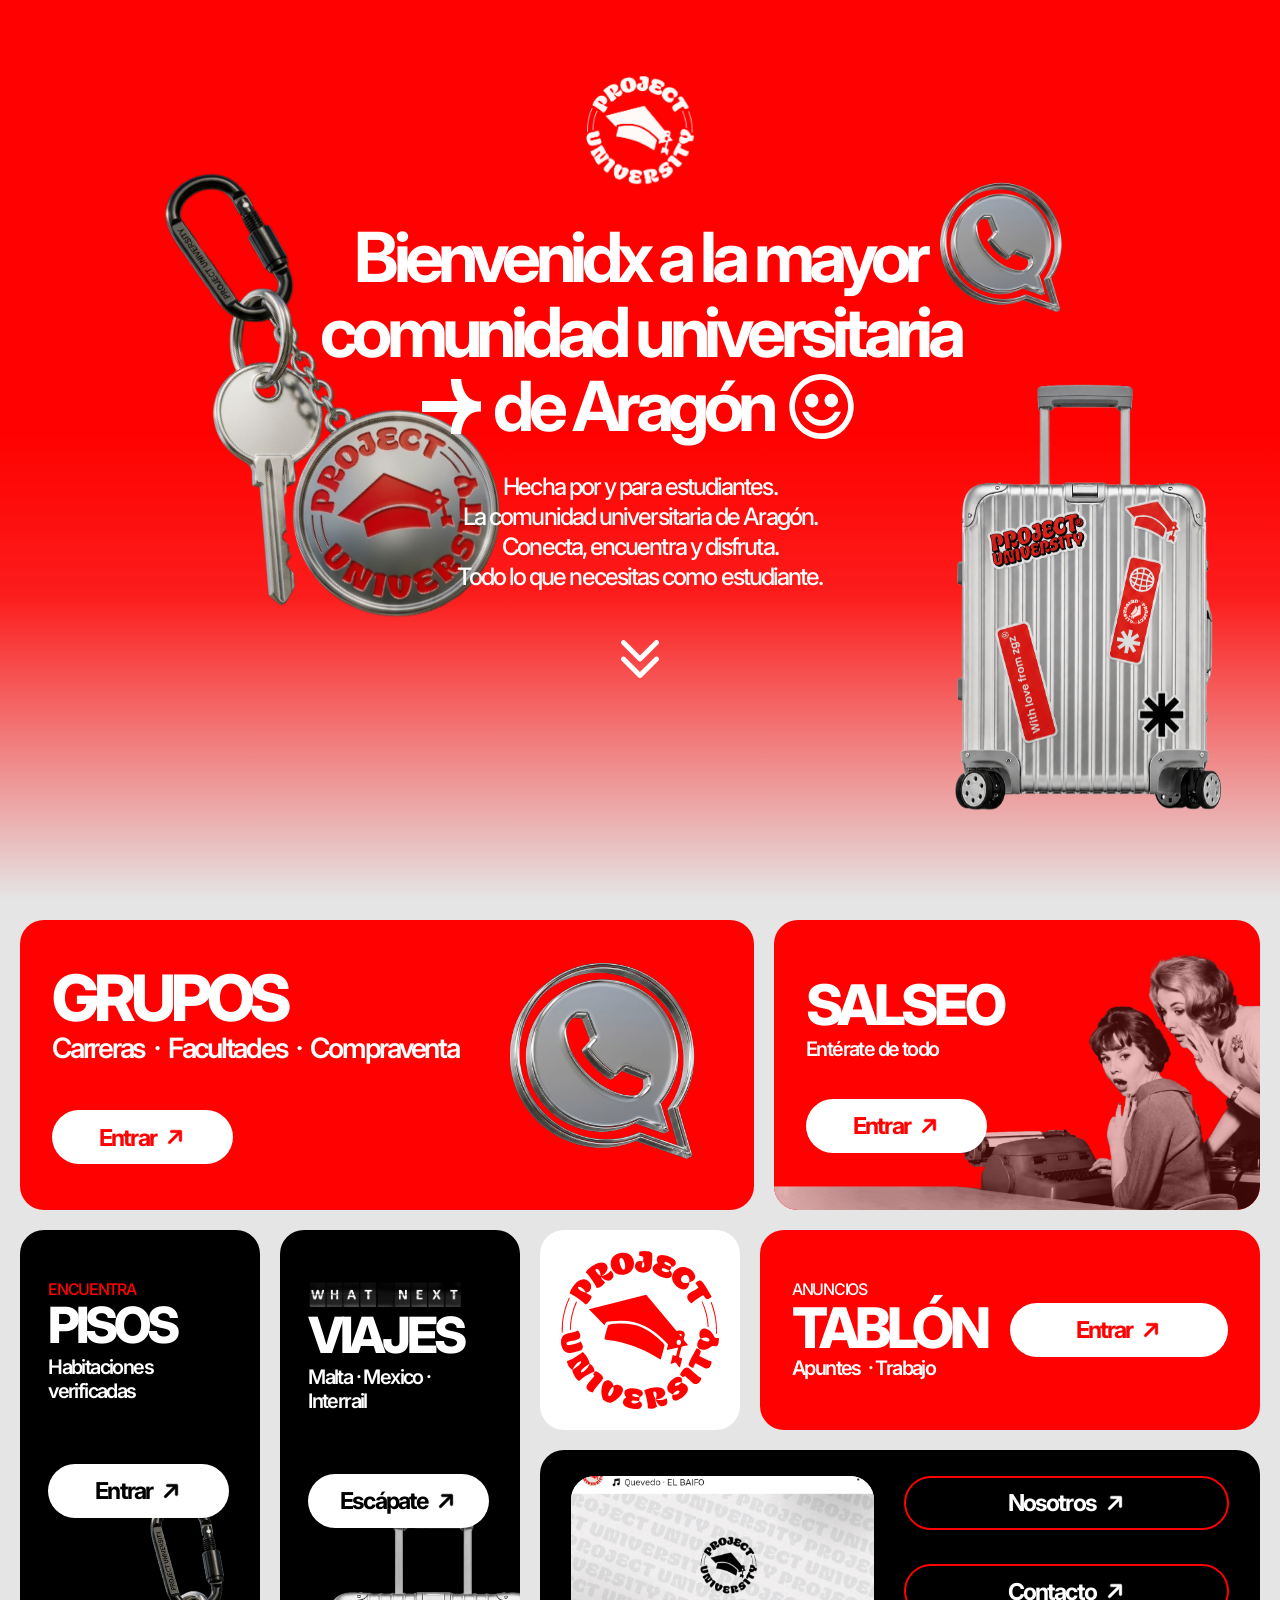
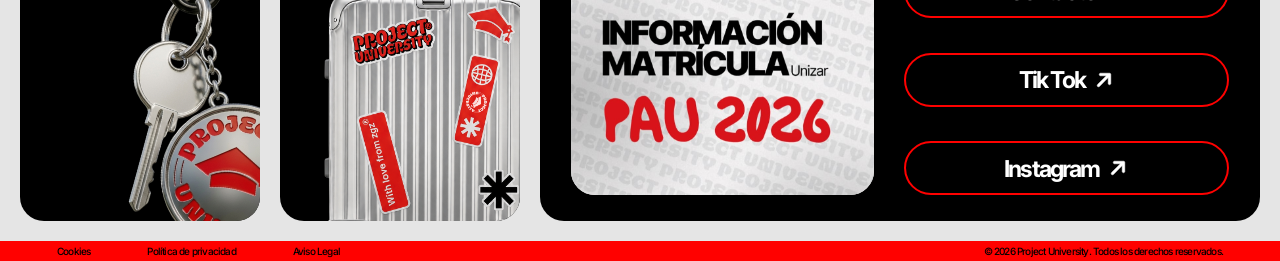
==== commit 5470f742: "Update" ====
--- a/index.html
+++ b/index.html
@@ -127,11 +127,11 @@
                                 Contacto
                                 <img src="assets/arrow-white.svg" alt="" width="22" height="22">
                             </a>
-                            <a class="btn btn-outline" href="#tiktok">
+                            <a class="btn btn-outline" href="https://www.tiktok.com/@projectuniversity_" target="_blank" rel="noopener noreferrer">
                                 Tik Tok
                                 <img src="assets/arrow-white.svg" alt="" width="22" height="22">
                             </a>
-                            <a class="btn btn-outline" href="#instagram">
+                            <a class="btn btn-outline" href="https://www.instagram.com/projectuniversity_/" target="_blank" rel="noopener noreferrer">
                                 Instagram
                                 <img src="assets/arrow-white.svg" alt="" width="22" height="22">
                             </a>
@@ -143,7 +143,7 @@
 
         <footer class="site-footer">
             <nav class="footer-links">
-                <a href="#cookies">Cookies</a>
+                <a href="cookies.html">Cookies</a>
                 <a href="#privacidad">Política de privacidad</a>
                 <a href="#aviso-legal">Aviso Legal</a>
             </nav>
--- a/styles.css
+++ b/styles.css
@@ -69,10 +69,27 @@
     display: flex;
     flex-direction: column;
     align-items: center;
-    justify-content: center;
+    justify-content: flex-start;
     text-align: center;
     overflow: hidden;
-    padding: 48px 24px 56px;
+    padding: 72px 24px 0;
+}
+
+.hero::after {
+    content: "";
+    position: absolute;
+    left: 0;
+    right: 0;
+    bottom: 0;
+    height: 52vh;
+    background: linear-gradient(
+        180deg,
+        rgb(229 229 229 / 0%) 0%,
+        rgb(229 229 229 / 12%) 35%,
+        var(--bg) 100%
+    );
+    pointer-events: none;
+    z-index: 0;
 }
 
 .hero-logo {
@@ -210,42 +227,36 @@
     width: 100%;
     min-height: 100vh;
     min-height: 100dvh;
-    padding: var(--pad) var(--pad) 0;
+    padding: var(--pad);
     display: flex;
     flex-direction: column;
     gap: var(--gap);
     background: var(--bg);
 }
 
-.fila-01,
-.fila-02,
+.fila-01 {
+    display: flex;
+    gap: var(--gap);
+    height: 290px;
+    flex-shrink: 0;
+}
+
+.fila-02 {
+    flex: 1 1 auto;
+    min-height: 0;
+    max-height: 640px;
+    display: grid;
+    grid-template-columns: minmax(0, 1fr) minmax(0, 1fr) 200px minmax(0, 1fr) minmax(0, 1fr);
+    grid-template-rows: 200px minmax(0, 1fr);
+    grid-template-areas:
+        "pisos viajes logo tablon tablon"
+        "pisos viajes multi  multi  multi";
+    gap: var(--gap);
+}
+
 .col-derecha,
 .superior {
-    display: flex;
-    gap: var(--gap);
-}
-
-.fila-01 {
-    height: 290px;
-    flex-shrink: 0;
-}
-
-.fila-02 {
-    flex: 1;
-    min-height: 0;
-    align-items: stretch;
-}
-
-.col-derecha {
-    flex: 1;
-    flex-direction: column;
-    min-width: 0;
-}
-
-.superior {
-    height: 200px;
-    flex-shrink: 0;
-    min-width: 0;
+    display: contents;
 }
 
 .card {
@@ -261,6 +272,8 @@
     display: flex;
     flex-direction: column;
     align-items: flex-start;
+    min-width: 0;
+    max-width: 100%;
 }
 
 .card h2 {
@@ -297,7 +310,7 @@
     line-height: 1;
     white-space: nowrap;
     border: 2px solid transparent;
-    transition: transform 0.2s ease, background-color 0.2s ease, color 0.2s ease;
+    transition: transform 0.2s ease, background-color 0.2s ease, color 0.2s ease, border-color 0.2s ease, filter 0.2s ease;
 }
 
 .btn img {
@@ -316,9 +329,28 @@
     color: var(--red);
 }
 
+.btn-on-red:hover,
+.btn-on-red:focus-visible {
+    background: var(--black);
+    color: var(--red);
+    border-color: var(--red);
+}
+
 .btn-on-black {
     background: var(--white);
     color: var(--black);
+}
+
+.btn-on-black:hover,
+.btn-on-black:focus-visible {
+    background: var(--black);
+    color: var(--red);
+    border-color: var(--red);
+}
+
+.btn-on-black:hover img,
+.btn-on-black:focus-visible img {
+    filter: invert(16%) sepia(97%) saturate(7492%) hue-rotate(1deg) brightness(97%) contrast(118%);
 }
 
 .btn-outline {
@@ -329,14 +361,23 @@
     min-width: 0;
 }
 
-.btn-outline:hover {
-    background: var(--red);
+.btn-outline:hover,
+.btn-outline:focus-visible {
+    background: var(--white);
+    color: var(--red);
+    border-color: var(--white);
+}
+
+.btn-outline:hover img,
+.btn-outline:focus-visible img {
+    filter: brightness(0) saturate(100%) invert(16%) sepia(97%) saturate(7492%) hue-rotate(1deg) brightness(97%) contrast(118%);
 }
 
 .art {
     position: absolute;
     pointer-events: none;
     z-index: 1;
+    transition: transform 0.55s cubic-bezier(0.33, 1, 0.68, 1);
 }
 
 /* GRUPOS */
@@ -348,6 +389,13 @@
     padding: 40px 34px 40px 32px;
     display: flex;
     align-items: center;
+    transform-origin: center center;
+    transition: background-color 0.5s ease, transform 0.6s cubic-bezier(0.22, 1, 0.36, 1);
+}
+
+.card-grupos:hover,
+.card-grupos:focus-within {
+    background: var(--black);
 }
 
 .card-grupos h2 {
@@ -380,15 +428,43 @@
     display: flex;
     align-items: center;
     background: var(--red);
-}
-
-.card-salseo::before {
+    transform-origin: center center;
+    transition: background-color 0.5s ease, transform 0.6s cubic-bezier(0.22, 1, 0.36, 1);
+}
+
+.card-salseo:hover,
+.card-salseo:focus-within {
+    background: var(--black);
+}
+
+.card-salseo::before,
+.card-salseo::after {
     content: "";
     position: absolute;
     inset: 0;
+    border-radius: inherit;
+    pointer-events: none;
+    transition: opacity 0.5s ease;
+}
+
+.card-salseo::before {
     background: url("assets/salseo.jpg") center / cover no-repeat;
     opacity: 0.8;
-    border-radius: inherit;
+}
+
+.card-salseo::after {
+    background: url("assets/salseo2.png") center / cover no-repeat;
+    opacity: 0;
+}
+
+.card-salseo:hover::before,
+.card-salseo:focus-within::before {
+    opacity: 0;
+}
+
+.card-salseo:hover::after,
+.card-salseo:focus-within::after {
+    opacity: 0.8;
 }
 
 .card-salseo h2 {
@@ -406,13 +482,11 @@
 
 /* PISOS */
 .card-pisos {
-    width: 20.3%;
-    max-width: 284px;
-    min-width: 220px;
-    flex: 0 1 284px;
+    grid-area: pisos;
+    min-width: 0;
     background: var(--black);
     color: var(--white);
-    padding: 50px 32px 0;
+    padding: 50px clamp(16px, 2.2vw, 32px) 0;
 }
 
 .card-pisos .eyebrow {
@@ -421,7 +495,7 @@
 }
 
 .card-pisos h2 {
-    font-size: 56px;
+    font-size: clamp(40px, 3.9vw, 56px);
     margin-top: 2px;
 }
 
@@ -432,31 +506,34 @@
 
 .card-pisos .btn {
     margin-top: 61px;
+    min-width: 0;
+    width: min(181px, 100%);
 }
 
 .art-llaves {
-    width: 281px;
-    height: 499px;
-    left: 9px;
-    top: 243px;
-    object-fit: cover;
+    width: 260px;
+    height: 460px;
+    left: auto;
+    top: auto;
+    right: -118px;
+    bottom: -70px;
+    object-fit: contain;
+    max-width: none;
     transform: rotate(-11.4deg);
-    transform-origin: center top;
+    transform-origin: 100% 90%;
 }
 
 /* VIAJES */
 .card-viajes {
-    width: 20.3%;
-    max-width: 284px;
-    min-width: 220px;
-    flex: 0 1 284px;
+    grid-area: viajes;
+    min-width: 0;
     background: var(--black);
     color: var(--white);
-    padding: 50px 32px 0;
+    padding: 50px clamp(16px, 2.2vw, 32px) 0;
 }
 
 .what-next {
-    width: 153px;
+    width: min(153px, 100%);
     height: 29px;
     overflow: hidden;
     position: relative;
@@ -473,7 +550,7 @@
 }
 
 .card-viajes h2 {
-    font-size: 56px;
+    font-size: clamp(40px, 3.9vw, 56px);
     margin-top: 2px;
 }
 
@@ -484,6 +561,8 @@
 
 .card-viajes .btn {
     margin-top: 61px;
+    min-width: 0;
+    width: min(181px, 100%);
 }
 
 .art-maleta {
@@ -496,8 +575,45 @@
     object-position: 70% 20%;
 }
 
+@media (prefers-reduced-motion: no-preference) {
+    .card-grupos:hover,
+    .card-grupos:focus-within,
+    .card-salseo:hover,
+    .card-salseo:focus-within,
+    .card-tablon:hover,
+    .card-tablon:focus-within {
+        transform: scale(0.985);
+    }
+
+    .card-pisos:hover .art-llaves,
+    .card-pisos:focus-within .art-llaves {
+        transform: rotate(-18.9deg) translate(-3.24%, -16.29%);
+    }
+
+    .card-viajes:hover .art-maleta,
+    .card-viajes:focus-within .art-maleta {
+        transform: translateX(-35%) rotate(2.89deg) translateY(8%);
+    }
+
+    .card-tablon:hover .art-notas,
+    .card-tablon:focus-within .art-notas {
+        transform: scale(1.08) rotate(-6deg);
+    }
+
+    .card-logo:hover img,
+    .card-logo:focus-within img {
+        transform: scale(1.06) rotate(-8deg);
+    }
+
+    .multi-poster:hover img,
+    .multi-poster:focus-within img {
+        transform: scale(1.06);
+    }
+}
+
 /* LOGO */
 .card-logo {
+    grid-area: logo;
     width: 200px;
     height: 200px;
     flex-shrink: 0;
@@ -512,11 +628,12 @@
 .card-logo img {
     width: 158px;
     height: 158px;
+    transition: transform 0.55s cubic-bezier(0.33, 1, 0.68, 1);
 }
 
 /* TABLÓN */
 .card-tablon {
-    flex: 1;
+    grid-area: tablon;
     min-width: 0;
     background: var(--red);
     color: var(--white);
@@ -526,14 +643,35 @@
     justify-content: space-between;
     flex-wrap: wrap;
     gap: 16px 24px;
+    transform-origin: center center;
+    transition: background-color 0.5s ease, transform 0.6s cubic-bezier(0.22, 1, 0.36, 1);
+}
+
+.card-tablon:hover,
+.card-tablon:focus-within {
+    background: var(--black);
+}
+
+.card-tablon .card-copy {
+    flex: 0 0 auto;
 }
 
 .card-tablon .btn {
-    flex-shrink: 0;
+    display: flex;
+    flex: 1 1 auto;
+    width: auto;
+    max-width: none;
+    min-width: 181px;
 }
 
 .card-tablon .eyebrow {
     font-size: 16px;
+    transition: color 0.5s ease;
+}
+
+.card-tablon:hover .eyebrow,
+.card-tablon:focus-within .eyebrow {
+    color: var(--red);
 }
 
 .card-tablon h2 {
@@ -550,48 +688,58 @@
 
 /* MULTIFUNCIÓN */
 .card-multi {
-    flex: 1;
+    grid-area: multi;
     min-width: 0;
+    min-height: 0;
     background: var(--black);
-    padding: 28px 32px;
-    display: flex;
-    align-items: center;
-    gap: clamp(16px, 3vw, 40px);
+    padding: clamp(16px, 2vw, 28px) clamp(20px, 2.4vw, 32px);
+    display: flex;
+    align-items: stretch;
+    justify-content: flex-start;
+    gap: clamp(16px, 2.4vw, 40px);
     cursor: default;
 }
 
 .multi-poster {
-    width: min(341px, 48%);
+    flex: 0 0 auto;
     height: 100%;
-    max-height: 360px;
+    width: auto;
+    max-width: min(341px, 46%);
     aspect-ratio: 341 / 360;
     border-radius: var(--radius);
     overflow: hidden;
-    flex: 1 1 220px;
     background: var(--white);
 }
 
 .multi-poster img {
     width: 100%;
-    height: 226%;
-    margin-top: -44%;
+    height: 100%;
     object-fit: cover;
-    object-position: center 42%;
+    object-position: center 28%;
+    transition: transform 0.55s cubic-bezier(0.33, 1, 0.68, 1);
 }
 
 .multi-actions {
     display: flex;
     flex-direction: column;
-    justify-content: center;
-    gap: clamp(12px, 2.4vw, 34px);
-    flex: 1 1 200px;
+    justify-content: space-between;
+    gap: clamp(10px, 1.6vh, 24px);
+    flex: 1 1 0;
+    width: 100%;
+    max-width: none;
     min-width: 0;
     align-items: stretch;
 }
 
 .multi-actions .btn {
+    display: flex;
     width: 100%;
-    max-width: 282px;
+    max-width: none;
+    flex: 0 0 auto;
+    height: 54px;
+    min-height: 54px;
+    max-height: 54px;
+    box-sizing: border-box;
 }
 
 /* FOOTER */
@@ -628,20 +776,6 @@
 @media (min-width: 1440px) {
     .hero-title {
         font-size: 78px;
-    }
-
-    .card-pisos,
-    .card-viajes {
-        width: 284px;
-        min-width: 284px;
-        max-width: 284px;
-        flex: 0 0 284px;
-    }
-
-    .multi-poster {
-        width: 341px;
-        flex: 0 0 341px;
-        height: 360px;
     }
 }
 
@@ -722,7 +856,7 @@
             "viajes logo   pisos"
             "viajes tablon tablon"
             "multi  multi  multi";
-        padding-bottom: 15px;
+        padding-bottom: var(--pad);
     }
 
     .card-grupos { grid-area: grupos; }
@@ -815,9 +949,12 @@
     .art-llaves {
         width: 184px;
         height: 328px;
-        left: 39px;
-        top: 157px;
+        left: auto;
+        top: auto;
+        right: -56px;
+        bottom: -58px;
         transform: rotate(-30deg);
+        transform-origin: 85% 90%;
     }
 
     .what-next {
@@ -834,6 +971,18 @@
         transform: none;
     }
 
+    @media (prefers-reduced-motion: no-preference) {
+        .card-pisos:hover .art-llaves,
+        .card-pisos:focus-within .art-llaves {
+            transform: rotate(-37.5deg) translate(-3.24%, -16.29%);
+        }
+
+        .card-viajes:hover .art-maleta,
+        .card-viajes:focus-within .art-maleta {
+            transform: rotate(2.89deg) translateY(8%);
+        }
+    }
+
     .card-logo {
         padding: 12px;
     }
@@ -853,6 +1002,12 @@
 
     .card-tablon .btn {
         margin-top: 24px;
+        flex: 0 0 auto;
+        width: 100%;
+        height: 38px;
+        max-width: none;
+        min-width: 0;
+        align-self: stretch;
     }
 
     .card-tablon .art-notas {
@@ -865,14 +1020,19 @@
     }
 
     .card-multi {
+        display: flex;
         gap: 40px;
         padding: 10px 32px;
         justify-content: center;
+        align-items: center;
     }
 
     .multi-poster {
+        flex: 0 0 178px;
         width: 178px;
+        max-width: 178px;
         height: 174px;
+        align-self: center;
         border-radius: 24px;
     }
 
@@ -881,11 +1041,15 @@
         grid-template-columns: 1fr 1fr;
         gap: 20px;
         max-width: 401px;
+        flex: 1 1 auto;
     }
 
     .multi-actions .btn {
         width: 100%;
         max-width: none;
+        flex: unset;
+        min-height: 0;
+        max-height: none;
         height: 43px;
         font-size: 19px;
     }
@@ -979,7 +1143,7 @@
             "viajes logo   logo   pisos"
             "viajes tablon tablon tablon"
             "multi  multi  multi  multi";
-        padding-bottom: 12px;
+        padding-bottom: var(--pad);
     }
 
     .card-grupos,
@@ -1026,8 +1190,7 @@
     .card-grupos .btn,
     .card-salseo .btn,
     .card-pisos .btn,
-    .card-viajes .btn,
-    .card-tablon .btn {
+    .card-viajes .btn {
         height: 25px;
         min-width: 89px;
         width: 89px;
@@ -1038,6 +1201,20 @@
         gap: 6px;
     }
 
+    .card-tablon .btn {
+        flex: 0 0 auto;
+        height: 25px;
+        width: 100%;
+        max-width: none;
+        min-width: 0;
+        align-self: stretch;
+        padding: 4px 8px;
+        font-size: 11px;
+        margin-top: 14px;
+        border-radius: 32px;
+        gap: 6px;
+    }
+
     .card-grupos .btn {
         margin-top: 20px;
     }
@@ -1057,9 +1234,12 @@
     .art-llaves {
         width: 89px;
         height: 156px;
-        left: 40px;
-        top: 108px;
+        left: auto;
+        top: auto;
+        right: -36px;
+        bottom: -36px;
         transform: rotate(-36deg);
+        transform-origin: 85% 90%;
     }
 
     .what-next {
@@ -1075,6 +1255,13 @@
         object-fit: contain;
     }
 
+    @media (prefers-reduced-motion: no-preference) {
+        .card-pisos:hover .art-llaves,
+        .card-pisos:focus-within .art-llaves {
+            transform: rotate(-43.5deg) translate(-3.24%, -16.29%);
+        }
+    }
+
     .card-logo {
         padding: 9px;
     }
@@ -1097,10 +1284,12 @@
     }
 
     .multi-poster {
+        flex: 0 0 108px;
         width: 108px;
+        max-width: 108px;
         height: 108px;
+        align-self: center;
         border-radius: 16px;
-        flex-shrink: 0;
     }
 
     .multi-actions {
@@ -1111,6 +1300,9 @@
     }
 
     .multi-actions .btn {
+        flex: unset;
+        min-height: 0;
+        max-height: none;
         height: 27px;
         font-size: 11px;
         border-width: 1px;
@@ -1151,3 +1343,254 @@
         display: none;
     }
 }
+
+/* ========== PÁGINA LEGAL ========== */
+.legal-hero {
+    position: relative;
+    background: var(--red);
+    color: var(--white);
+    display: flex;
+    flex-direction: column;
+    align-items: flex-start;
+    padding: 56px clamp(20px, 5vw, 72px) 96px;
+    overflow: hidden;
+}
+
+.legal-hero::after {
+    content: "";
+    position: absolute;
+    left: 0;
+    right: 0;
+    bottom: 0;
+    height: 120px;
+    background: linear-gradient(180deg, rgb(229 229 229 / 0%) 0%, var(--bg) 100%);
+    pointer-events: none;
+}
+
+.legal-logo {
+    position: relative;
+    z-index: 1;
+    margin-bottom: 36px;
+}
+
+.legal-logo img {
+    width: 88px;
+    height: 88px;
+    object-fit: contain;
+}
+
+.legal-kicker,
+.legal-hero h1,
+.legal-lead,
+.legal-hero .btn {
+    position: relative;
+    z-index: 1;
+}
+
+.legal-kicker {
+    font-size: 16px;
+    font-weight: 500;
+    letter-spacing: -0.08em;
+}
+
+.legal-hero h1 {
+    font-size: clamp(64px, 8vw, 112px);
+    font-weight: 800;
+    letter-spacing: -0.08em;
+    line-height: 0.9;
+    margin-top: 4px;
+}
+
+.legal-lead {
+    max-width: 560px;
+    margin-top: 20px;
+    font-size: clamp(18px, 2vw, 22px);
+    font-weight: 600;
+    letter-spacing: -0.06em;
+    line-height: 1.25;
+}
+
+.legal-hero .btn {
+    margin-top: 32px;
+}
+
+.legal-body {
+    width: min(1120px, calc(100% - var(--pad) * 2));
+    margin: 0 auto var(--pad);
+    display: flex;
+    flex-direction: column;
+    gap: var(--gap);
+}
+
+.legal-panel,
+.legal-type {
+    border-radius: var(--radius);
+    padding: clamp(24px, 3vw, 40px);
+}
+
+.legal-panel {
+    background: var(--white);
+    color: var(--black);
+}
+
+.legal-panel .eyebrow,
+.legal-type .eyebrow {
+    color: var(--red);
+    font-size: 14px;
+    margin-bottom: 8px;
+}
+
+.legal-panel h2,
+.legal-type h2 {
+    font-size: clamp(32px, 4vw, 48px);
+    font-weight: 800;
+    letter-spacing: -0.08em;
+    line-height: 0.95;
+}
+
+.legal-panel p,
+.legal-type p,
+.legal-panel li {
+    margin-top: 16px;
+    font-size: 18px;
+    font-weight: 500;
+    letter-spacing: -0.04em;
+    line-height: 1.35;
+}
+
+.legal-panel .btn {
+    margin-top: 28px;
+}
+
+.legal-types {
+    display: grid;
+    grid-template-columns: repeat(3, minmax(0, 1fr));
+    gap: var(--gap);
+}
+
+.legal-type {
+    background: var(--black);
+    color: var(--white);
+}
+
+.legal-type-light {
+    background: var(--white);
+    color: var(--black);
+}
+
+.legal-table-wrap {
+    margin-top: 28px;
+    overflow-x: auto;
+    border-radius: 16px;
+}
+
+.legal-table {
+    width: 100%;
+    min-width: 640px;
+    border-collapse: collapse;
+    background: var(--bg);
+}
+
+.legal-table th,
+.legal-table td {
+    text-align: left;
+    padding: 16px 18px;
+    letter-spacing: -0.04em;
+    vertical-align: top;
+}
+
+.legal-table th {
+    background: var(--black);
+    color: var(--white);
+    font-size: 14px;
+    font-weight: 700;
+}
+
+.legal-table td {
+    font-size: 16px;
+    font-weight: 500;
+    border-bottom: 1px solid rgb(0 0 0 / 8%);
+}
+
+.legal-table td:first-child {
+    font-weight: 700;
+}
+
+.legal-split {
+    display: grid;
+    grid-template-columns: 1.1fr 0.9fr;
+    gap: var(--gap);
+}
+
+.legal-panel-red {
+    background: var(--red);
+    color: var(--white);
+}
+
+.legal-panel-red .eyebrow {
+    color: var(--white);
+}
+
+.legal-panel ul {
+    margin-top: 8px;
+    padding-left: 18px;
+}
+
+.legal-panel-last {
+    display: flex;
+    flex-direction: column;
+    align-items: flex-start;
+}
+
+@media (max-width: 800px) {
+    .legal-hero {
+        padding: 40px 20px 80px;
+    }
+
+    .legal-logo img {
+        width: 70px;
+        height: 70px;
+    }
+
+    .legal-types,
+    .legal-split {
+        grid-template-columns: 1fr;
+    }
+
+    .legal-panel p,
+    .legal-type p,
+    .legal-panel li {
+        font-size: 16px;
+    }
+
+    .legal-table {
+        min-width: 0;
+    }
+
+    .legal-table thead {
+        display: none;
+    }
+
+    .legal-table,
+    .legal-table tbody,
+    .legal-table tr,
+    .legal-table td {
+        display: block;
+        width: 100%;
+    }
+
+    .legal-table tr {
+        padding: 14px 16px 16px;
+        border-bottom: 1px solid rgb(0 0 0 / 8%);
+    }
+
+    .legal-table td {
+        padding: 2px 0;
+        border: 0;
+    }
+
+    .legal-table td:first-child {
+        font-size: 18px;
+        margin-bottom: 4px;
+    }
+}
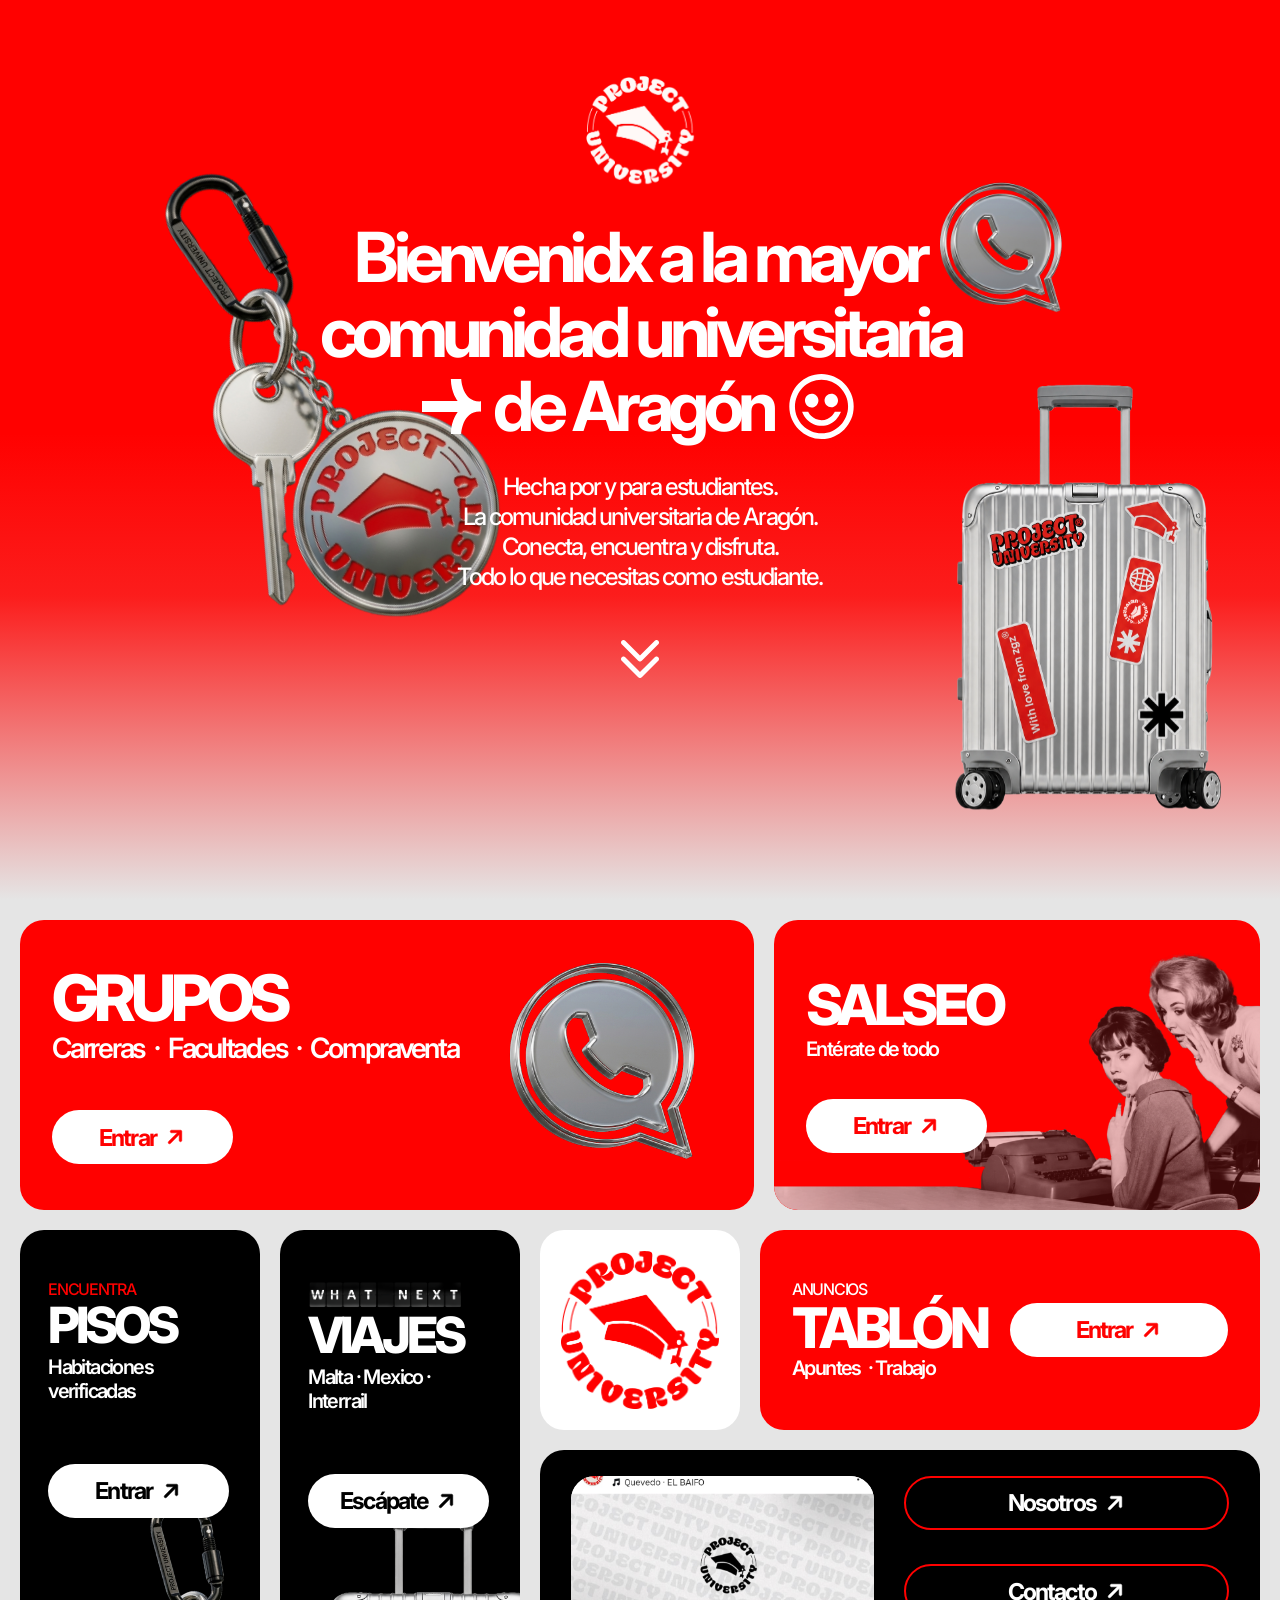
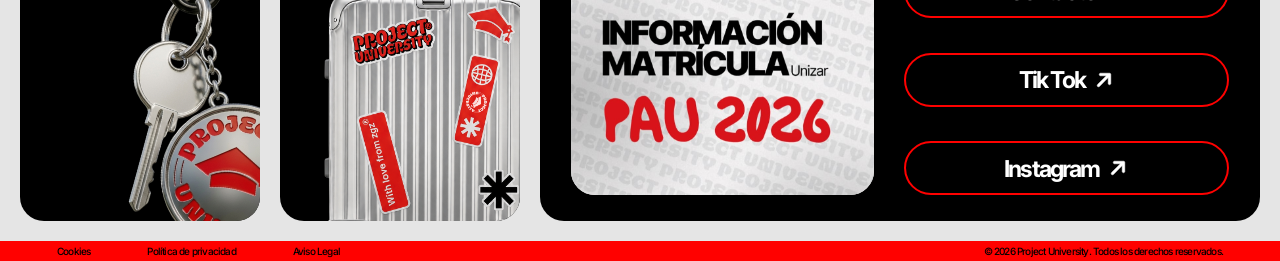
==== commit cbb14485: "Update" ====
--- a/index.html
+++ b/index.html
@@ -4,6 +4,10 @@
     <meta charset="UTF-8">
     <meta name="viewport" content="width=device-width, initial-scale=1.0">
     <title>Project University</title>
+    <link rel="icon" href="assets/fav-icon.png" type="image/png">
+    <link rel="apple-touch-icon" href="assets/fav-icon.png">
+    <link rel="manifest" href="site.webmanifest">
+    <meta name="theme-color" content="#ff0100">
     <link rel="preconnect" href="https://fonts.googleapis.com">
     <link rel="preconnect" href="https://fonts.gstatic.com" crossorigin>
     <link href="https://fonts.googleapis.com/css2?family=Inter:wght@500;600;700;800&display=swap" rel="stylesheet">
@@ -97,7 +101,10 @@
                 <div class="col-derecha">
                     <div class="superior">
                         <article class="card card-logo" data-section="home" aria-label="Project University">
-                            <img src="assets/logo-project.svg" alt="Project University">
+                            <span class="logo-mark">
+                                <img class="logo-inside" src="assets/logo-inside.png" alt="">
+                                <img class="logo-corona" src="assets/logo-corona.png" alt="Project University">
+                            </span>
                         </article>
 
                         <article class="card card-tablon" data-section="tablon">
--- a/styles.css
+++ b/styles.css
@@ -217,7 +217,8 @@
 
 @media (prefers-reduced-motion: reduce) {
     .hero-deco,
-    .hero-scroll {
+    .hero-scroll,
+    .logo-corona {
         animation: none;
     }
 }
@@ -343,14 +344,14 @@
 
 .btn-on-black:hover,
 .btn-on-black:focus-visible {
-    background: var(--black);
-    color: var(--red);
-    border-color: var(--red);
+    background: var(--red);
+    color: var(--white);
+    border-color: var(--white);
 }
 
 .btn-on-black:hover img,
 .btn-on-black:focus-visible img {
-    filter: invert(16%) sepia(97%) saturate(7492%) hue-rotate(1deg) brightness(97%) contrast(118%);
+    filter: brightness(0) invert(1);
 }
 
 .btn-outline {
@@ -487,11 +488,24 @@
     background: var(--black);
     color: var(--white);
     padding: 50px clamp(16px, 2.2vw, 32px) 0;
+    transform-origin: center center;
+    transition: background-color 0.5s ease, transform 0.6s cubic-bezier(0.22, 1, 0.36, 1);
+}
+
+.card-pisos:hover,
+.card-pisos:focus-within {
+    background: var(--red);
 }
 
 .card-pisos .eyebrow {
     color: var(--red);
     font-size: 16px;
+    transition: color 0.5s ease;
+}
+
+.card-pisos:hover .eyebrow,
+.card-pisos:focus-within .eyebrow {
+    color: var(--white);
 }
 
 .card-pisos h2 {
@@ -530,6 +544,13 @@
     background: var(--black);
     color: var(--white);
     padding: 50px clamp(16px, 2.2vw, 32px) 0;
+    transform-origin: center center;
+    transition: background-color 0.5s ease, transform 0.6s cubic-bezier(0.22, 1, 0.36, 1);
+}
+
+.card-viajes:hover,
+.card-viajes:focus-within {
+    background: var(--red);
 }
 
 .what-next {
@@ -581,28 +602,17 @@
     .card-salseo:hover,
     .card-salseo:focus-within,
     .card-tablon:hover,
-    .card-tablon:focus-within {
+    .card-tablon:focus-within,
+    .card-pisos:hover,
+    .card-pisos:focus-within,
+    .card-viajes:hover,
+    .card-viajes:focus-within {
         transform: scale(0.985);
-    }
-
-    .card-pisos:hover .art-llaves,
-    .card-pisos:focus-within .art-llaves {
-        transform: rotate(-18.9deg) translate(-3.24%, -16.29%);
-    }
-
-    .card-viajes:hover .art-maleta,
-    .card-viajes:focus-within .art-maleta {
-        transform: translateX(-35%) rotate(2.89deg) translateY(8%);
     }
 
     .card-tablon:hover .art-notas,
     .card-tablon:focus-within .art-notas {
         transform: scale(1.08) rotate(-6deg);
-    }
-
-    .card-logo:hover img,
-    .card-logo:focus-within img {
-        transform: scale(1.06) rotate(-8deg);
     }
 
     .multi-poster:hover img,
@@ -625,10 +635,27 @@
     cursor: default;
 }
 
-.card-logo img {
+.logo-mark {
+    position: relative;
     width: 158px;
     height: 158px;
-    transition: transform 0.55s cubic-bezier(0.33, 1, 0.68, 1);
+    flex-shrink: 0;
+}
+
+.logo-mark img {
+    position: absolute;
+    inset: 0;
+    width: 100%;
+    height: 100%;
+    object-fit: contain;
+}
+
+.logo-corona {
+    animation: logo-spin 14s linear infinite;
+}
+
+@keyframes logo-spin {
+    to { transform: rotate(360deg); }
 }
 
 /* TABLÓN */
@@ -971,23 +998,11 @@
         transform: none;
     }
 
-    @media (prefers-reduced-motion: no-preference) {
-        .card-pisos:hover .art-llaves,
-        .card-pisos:focus-within .art-llaves {
-            transform: rotate(-37.5deg) translate(-3.24%, -16.29%);
-        }
-
-        .card-viajes:hover .art-maleta,
-        .card-viajes:focus-within .art-maleta {
-            transform: rotate(2.89deg) translateY(8%);
-        }
-    }
-
     .card-logo {
         padding: 12px;
     }
 
-    .card-logo img {
+    .logo-mark {
         width: 130px;
         height: 130px;
     }
@@ -1255,18 +1270,11 @@
         object-fit: contain;
     }
 
-    @media (prefers-reduced-motion: no-preference) {
-        .card-pisos:hover .art-llaves,
-        .card-pisos:focus-within .art-llaves {
-            transform: rotate(-43.5deg) translate(-3.24%, -16.29%);
-        }
-    }
-
     .card-logo {
         padding: 9px;
     }
 
-    .card-logo img {
+    .logo-mark {
         width: 57px;
         height: 57px;
     }
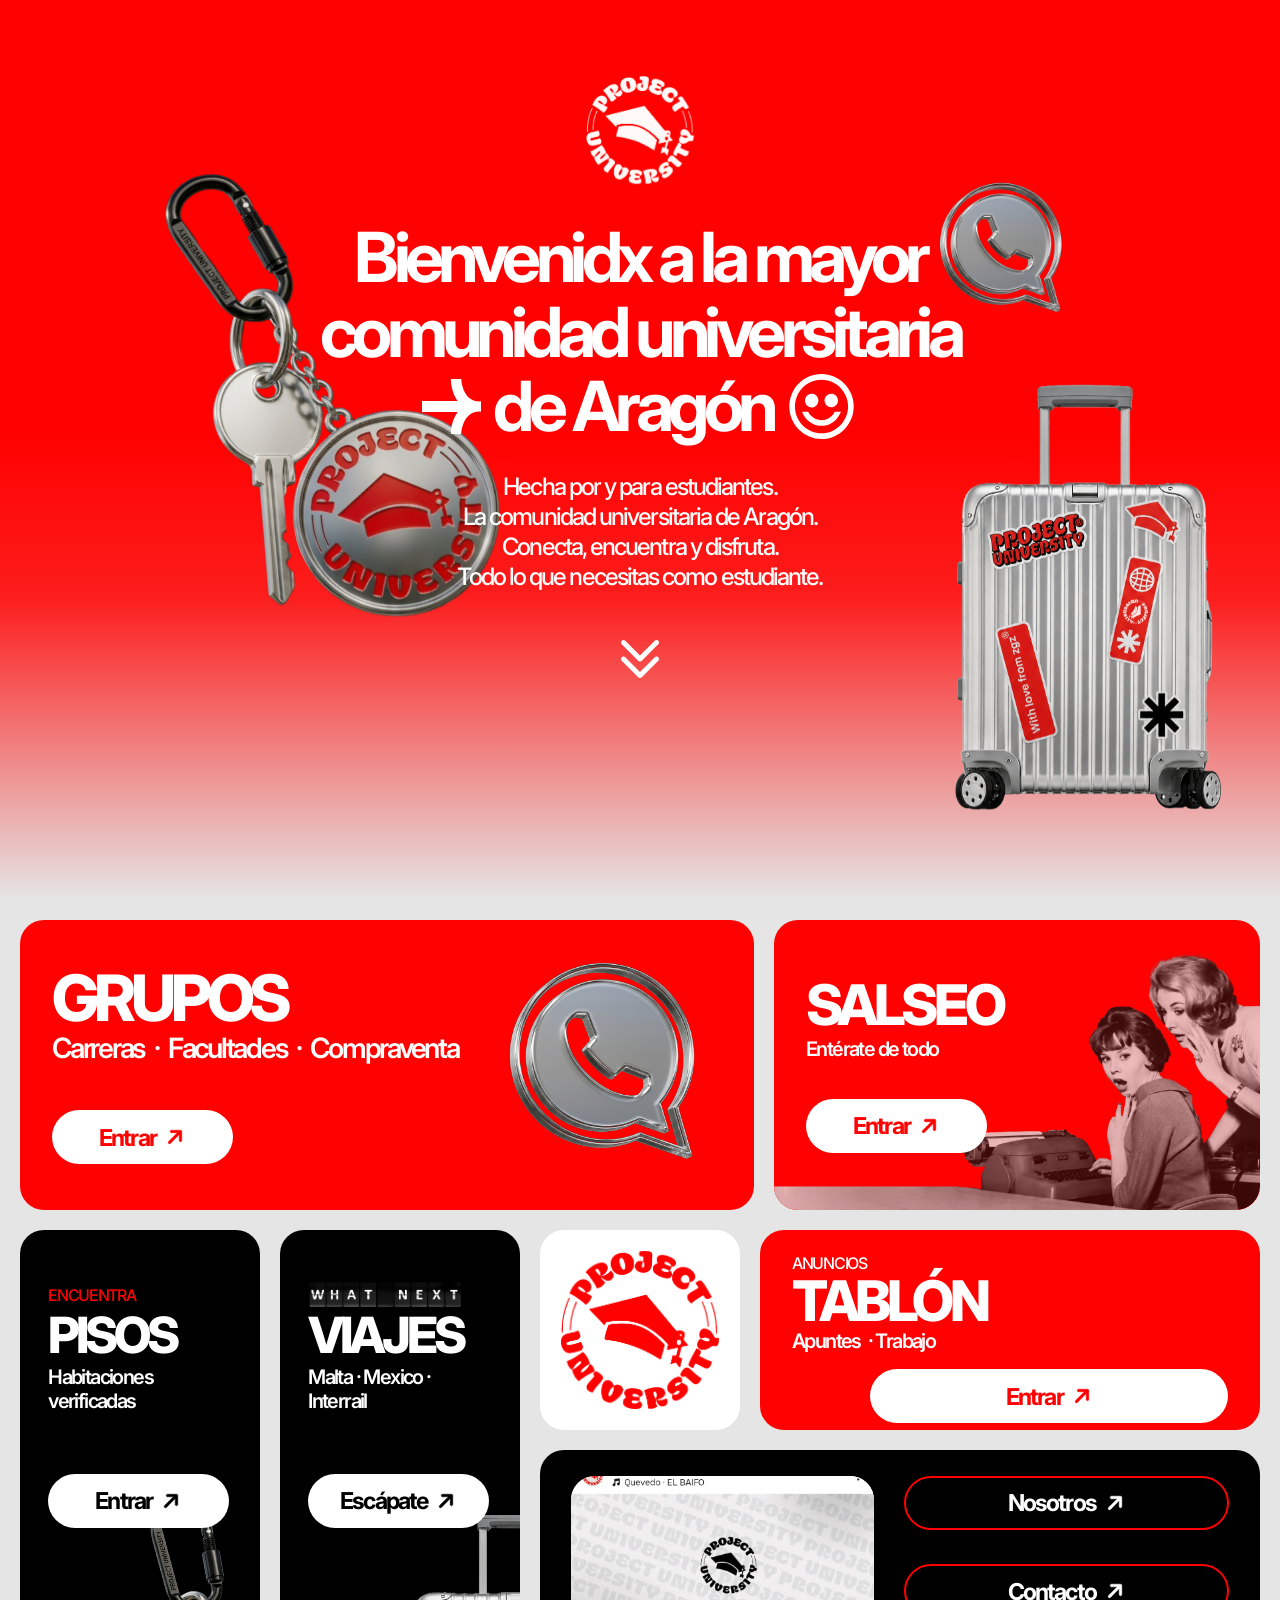
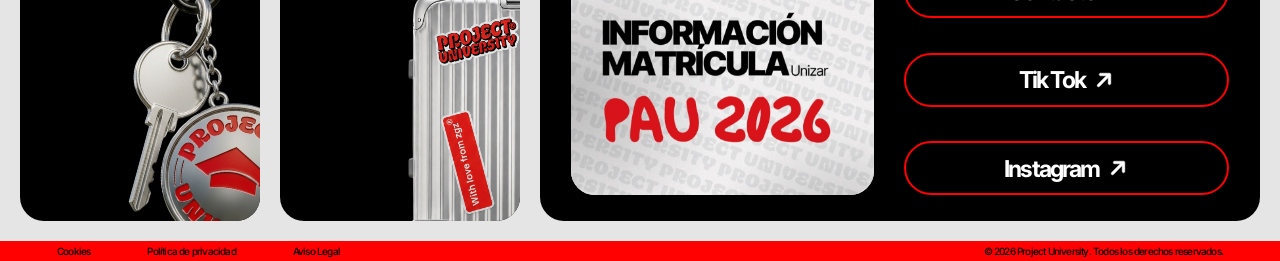
==== commit 14d7e2a9: "Update" ====
--- a/index.html
+++ b/index.html
@@ -150,7 +150,7 @@
 
         <footer class="site-footer">
             <nav class="footer-links">
-                <a href="cookies.html">Cookies</a>
+                <a href="/cookies">Cookies</a>
                 <a href="#privacidad">Política de privacidad</a>
                 <a href="#aviso-legal">Aviso Legal</a>
             </nav>
--- a/styles.css
+++ b/styles.css
@@ -498,8 +498,12 @@
 }
 
 .card-pisos .eyebrow {
+    display: flex;
+    align-items: center;
+    height: 29px;
     color: var(--red);
     font-size: 16px;
+    line-height: 1;
     transition: color 0.5s ease;
 }
 
@@ -591,7 +595,7 @@
     height: 314px;
     left: 50%;
     bottom: -8px;
-    transform: translateX(-35%);
+    transform: translateX(0%);
     object-fit: cover;
     object-position: 70% 20%;
 }
@@ -689,6 +693,7 @@
     width: auto;
     max-width: none;
     min-width: 181px;
+    margin-left: 18%;
 }
 
 .card-tablon .eyebrow {
@@ -1017,6 +1022,7 @@
 
     .card-tablon .btn {
         margin-top: 24px;
+        margin-left: 0;
         flex: 0 0 auto;
         width: 100%;
         height: 38px;
@@ -1222,6 +1228,7 @@
         width: 100%;
         max-width: none;
         min-width: 0;
+        margin-left: 0;
         align-self: stretch;
         padding: 4px 8px;
         font-size: 11px;
